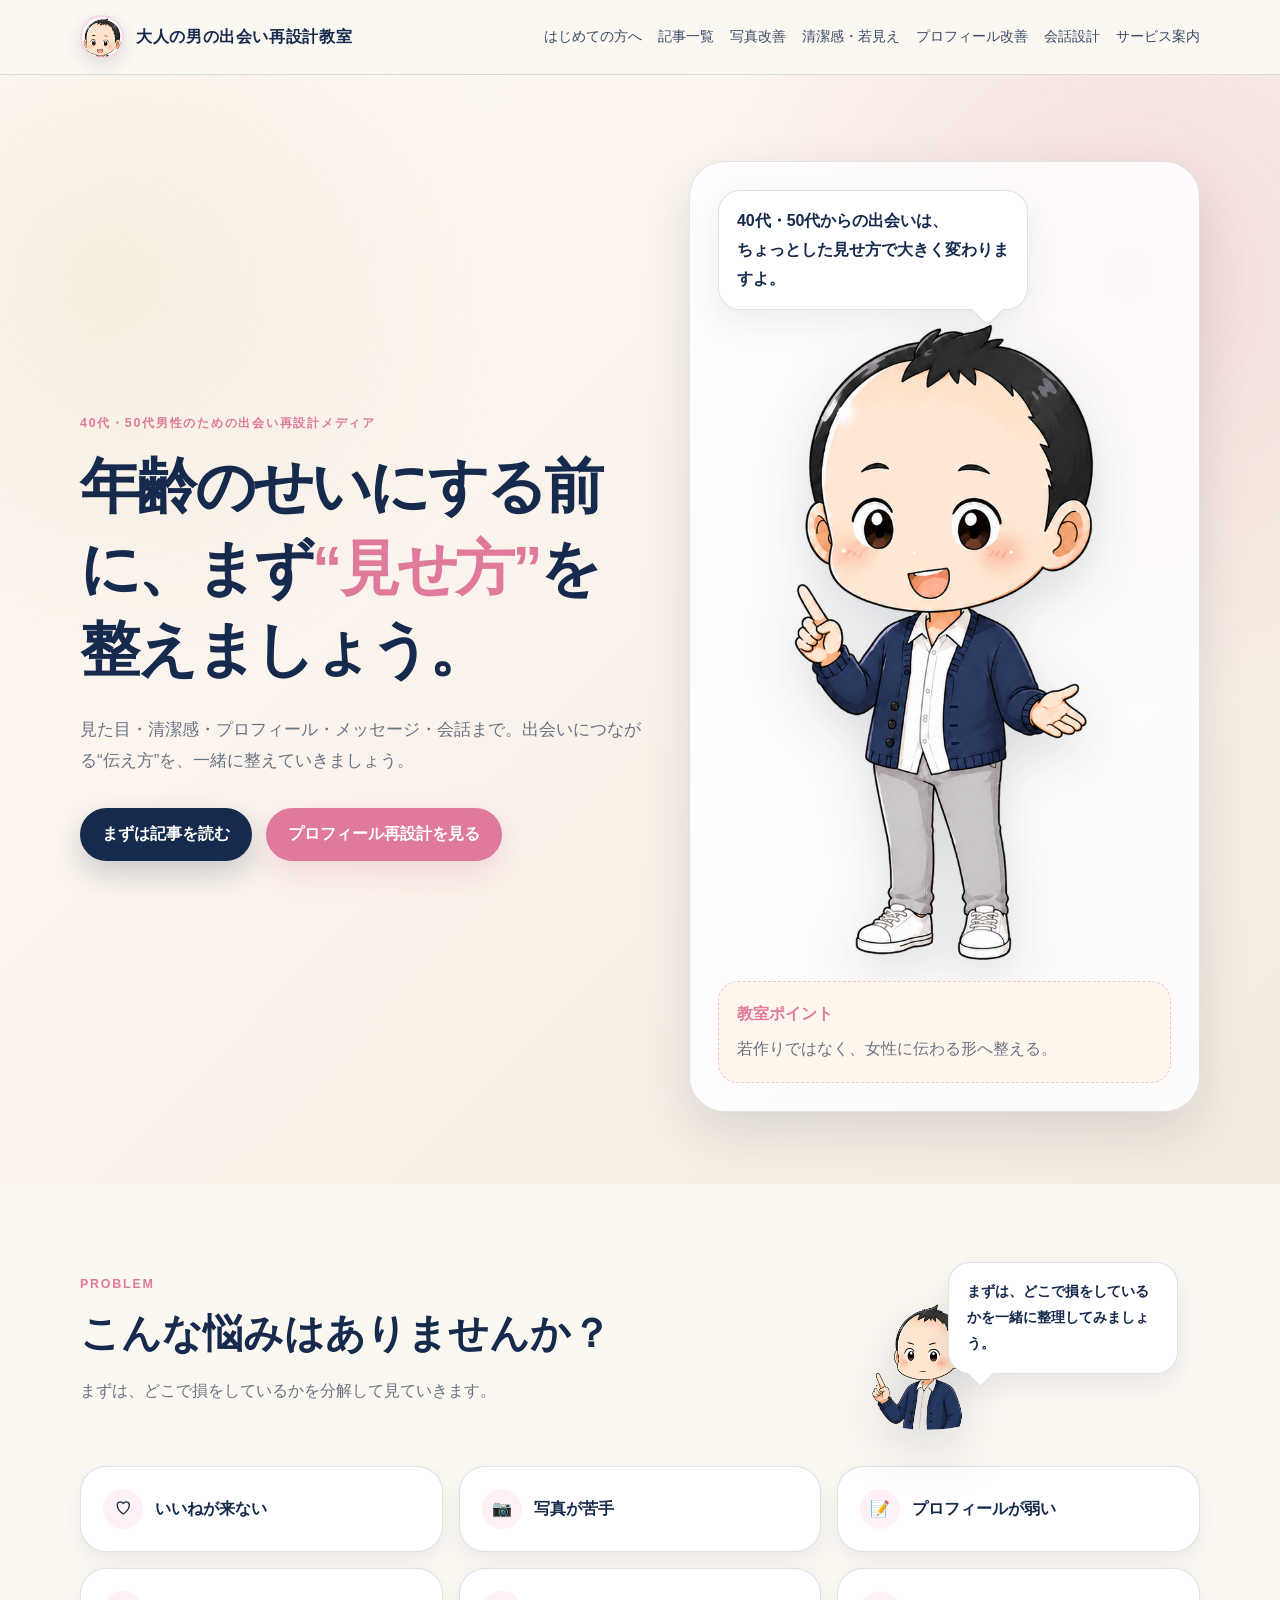
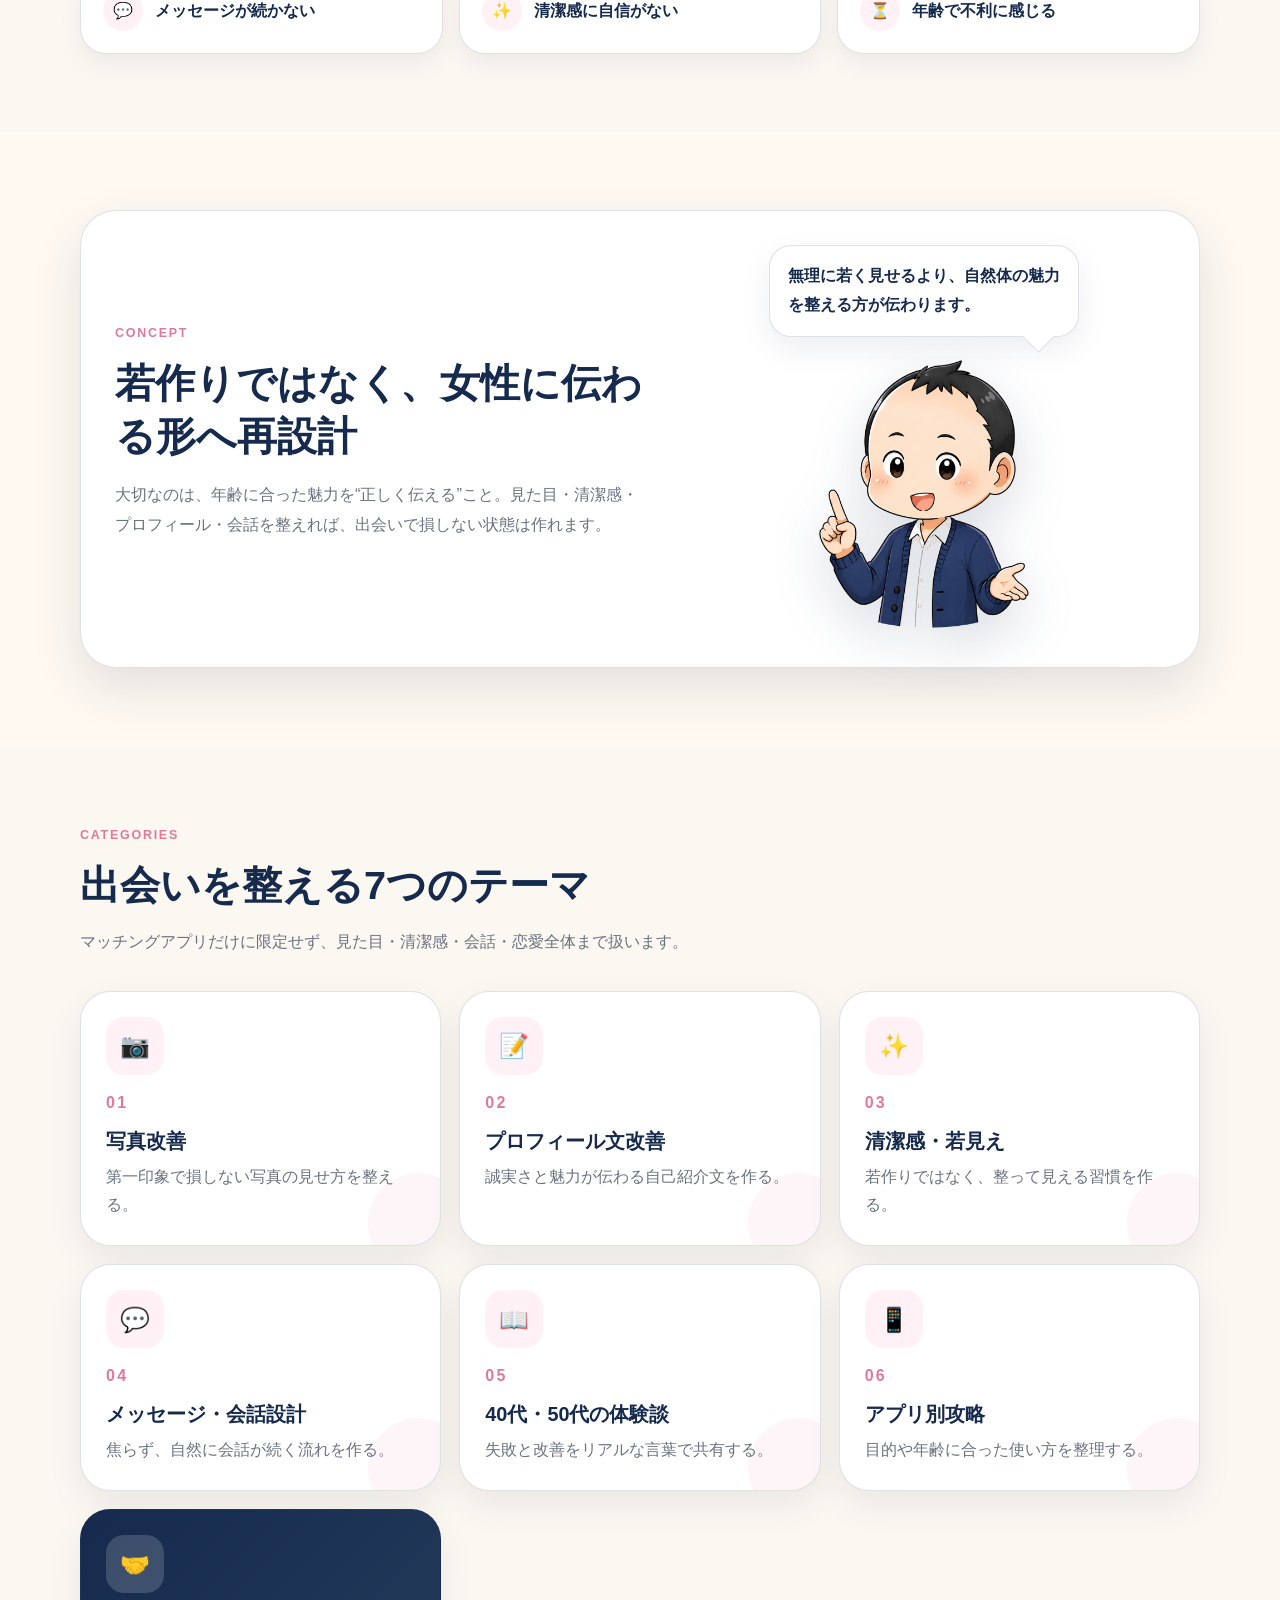
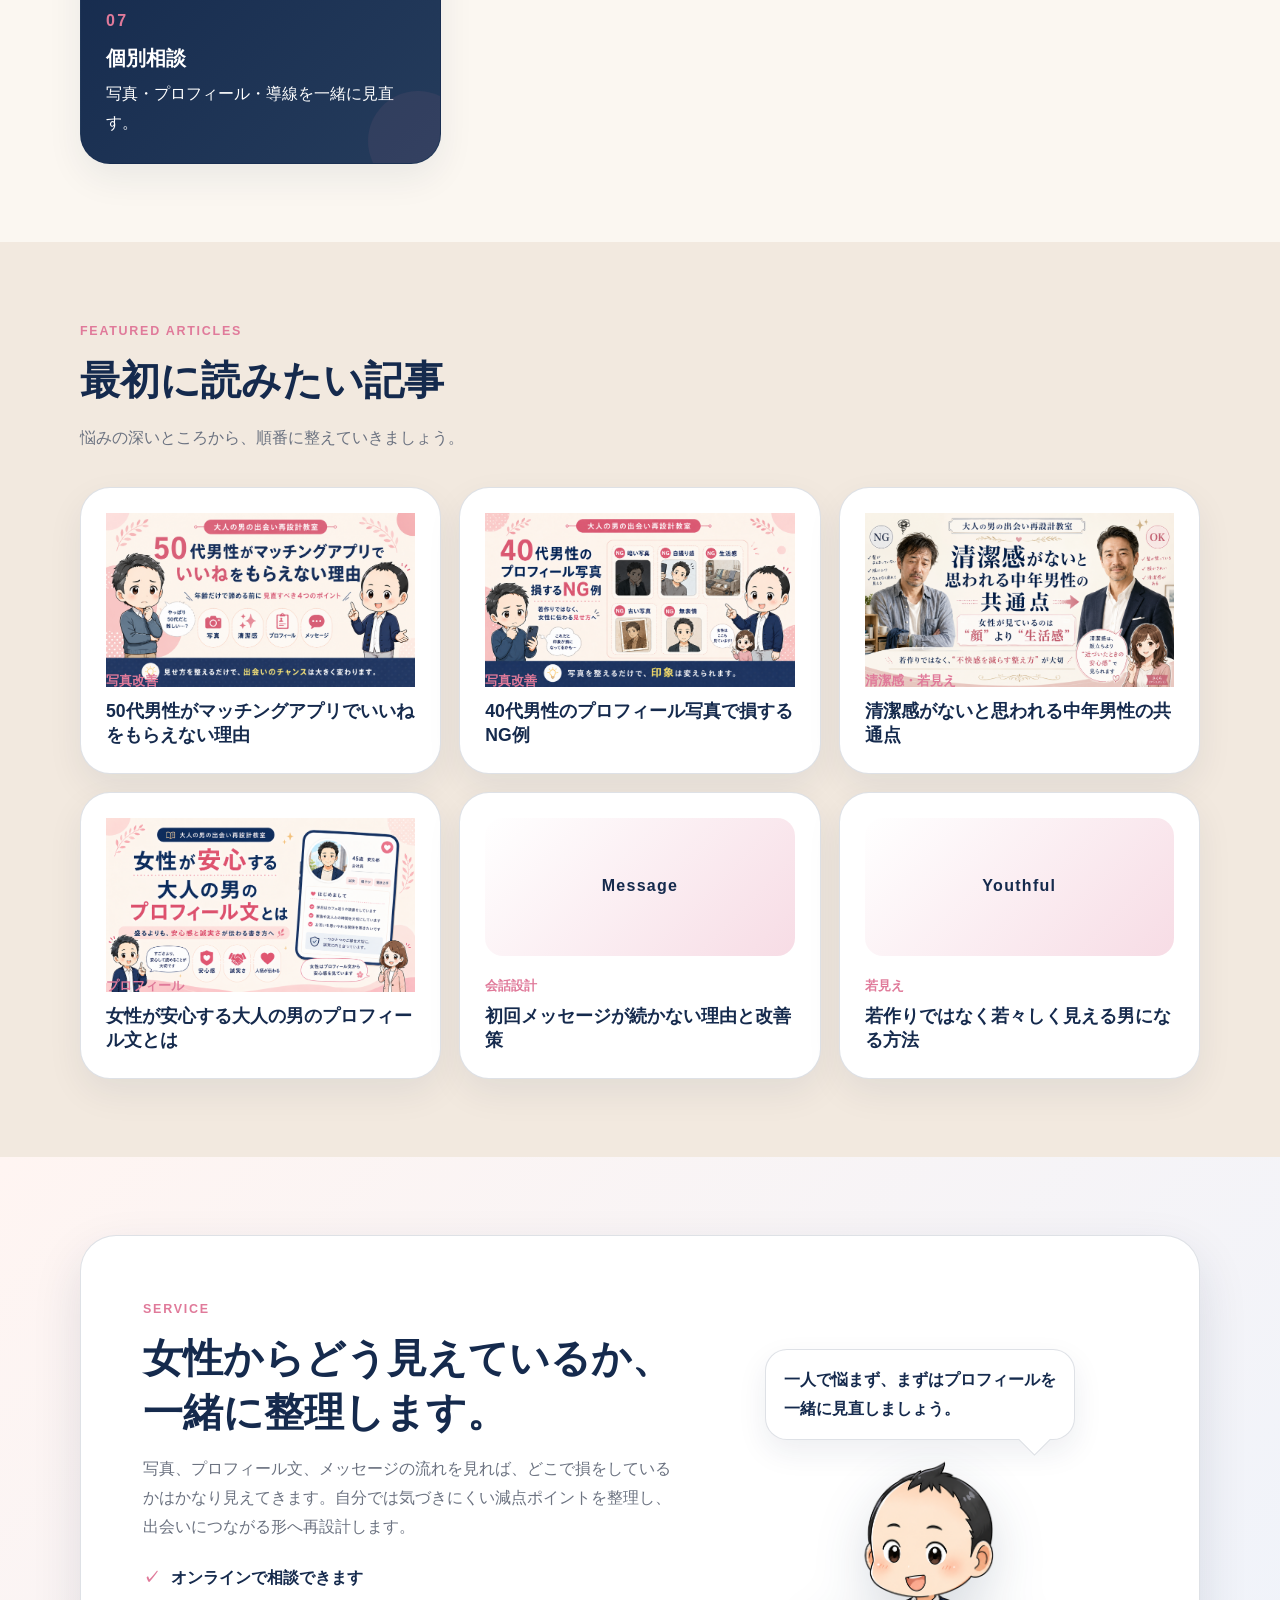
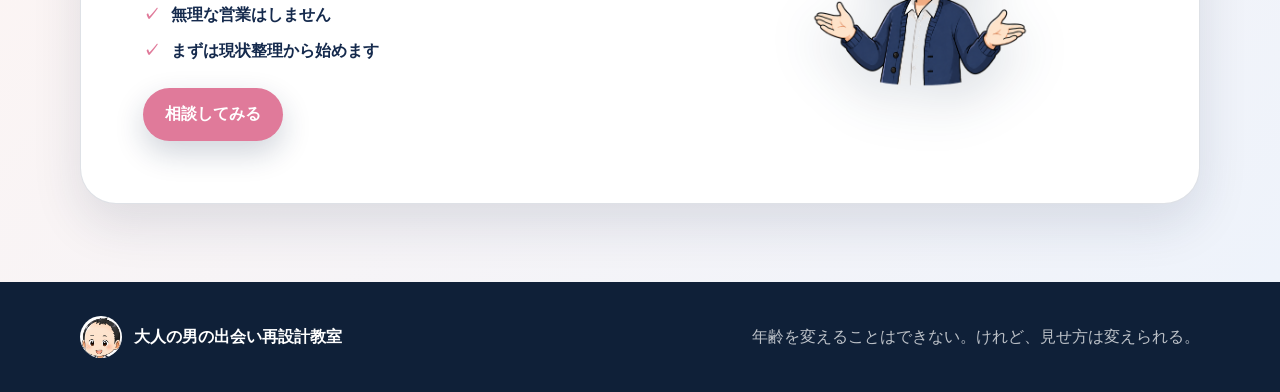
==== index.html @ 6a2aa9a8 "Fix cleanliness article card on homepage" ====
<!DOCTYPE html>
<html lang="ja">
<head>
  <meta charset="UTF-8" />
  <meta name="viewport" content="width=device-width, initial-scale=1.0" />
  <title>大人の男の出会い再設計教室</title>
  <meta name="description" content="40代・50代男性のために、見た目・清潔感・写真・プロフィール・メッセージ・会話を整え、出会いで損しない状態を作る実践メディアです。" />
  <link rel="stylesheet" href="styles.css" />
</head>
<body>
  <header class="site-header">
    <div class="container header-inner">
      <a class="site-logo" href="index.html" aria-label="大人の男の出会い再設計教室 ホーム">
        <img class="logo-character" src="assets/characters/teacher-new-icon.png" alt="案内役キャラクターのアイコン" />
        <span class="logo-text">大人の男の出会い再設計教室</span>
      </a>
      <button class="nav-toggle" aria-label="メニューを開く" aria-expanded="false">☰</button>
      <nav class="site-nav" aria-label="グローバルナビゲーション">
        <a href="#intro">はじめての方へ</a>
        <a href="articles.html">記事一覧</a>
        <a href="#photo">写真改善</a>
        <a href="#clean">清潔感・若見え</a>
        <a href="#profile">プロフィール改善</a>
        <a href="#conversation">会話設計</a>
        <a href="service.html">サービス案内</a>
      </nav>
    </div>
  </header>

  <main>
    <section class="hero">
      <div class="container hero-grid">
        <div class="hero-copy">
          <p class="eyebrow">40代・50代男性のための出会い再設計メディア</p>
          <h1>年齢のせいにする前に、まず<span>“見せ方”</span>を整えましょう。</h1>
          <p class="hero-lead">見た目・清潔感・プロフィール・メッセージ・会話まで。出会いにつながる“伝え方”を、一緒に整えていきましょう。</p>
          <div class="hero-actions">
            <a class="btn btn-primary" href="articles.html">まずは記事を読む</a>
            <a class="btn btn-secondary" href="service.html">プロフィール再設計を見る</a>
          </div>
        </div>
        <div class="guide-panel hero-guide" aria-label="案内役キャラクター">
          <div class="speech-bubble">40代・50代からの出会いは、<br />ちょっとした見せ方で大きく変わりますよ。</div>
          <img class="character-img hero-character" src="assets/characters/teacher-new-main.png" alt="笑顔で指差しする案内役キャラクター" />
          <div class="classroom-card">
            <span>教室ポイント</span>
            <p>若作りではなく、女性に伝わる形へ整える。</p>
          </div>
        </div>
      </div>
    </section>

    <section id="intro" class="section problems-section">
      <div class="container">
        <div class="section-heading with-mascot">
          <div>
            <p class="eyebrow">Problem</p>
            <h2>こんな悩みはありませんか？</h2>
            <p>まずは、どこで損をしているかを分解して見ていきます。</p>
          </div>
          <div class="mini-guide">
            <img class="character-img small-character" src="assets/characters/teacher-new-worry.png" alt="悩みながら考えている案内役キャラクター" />
            <div class="speech-bubble small">まずは、どこで損をしているかを一緒に整理してみましょう。</div>
          </div>
        </div>
        <div class="problem-grid">
          <div class="problem-card"><span>♡</span>いいねが来ない</div>
          <div class="problem-card"><span>📷</span>写真が苦手</div>
          <div class="problem-card"><span>📝</span>プロフィールが弱い</div>
          <div class="problem-card"><span>💬</span>メッセージが続かない</div>
          <div class="problem-card"><span>✨</span>清潔感に自信がない</div>
          <div class="problem-card"><span>⏳</span>年齢で不利に感じる</div>
        </div>
      </div>
    </section>

    <section class="section concept-section">
      <div class="container concept-box">
        <div class="concept-text">
          <p class="eyebrow">Concept</p>
          <h2>若作りではなく、女性に伝わる形へ再設計</h2>
          <p>大切なのは、年齢に合った魅力を“正しく伝える”こと。見た目・清潔感・プロフィール・会話を整えれば、出会いで損しない状態は作れます。</p>
        </div>
        <div class="concept-guide">
          <div class="speech-bubble">無理に若く見せるより、自然体の魅力を整える方が伝わります。</div>
          <img class="character-img medium-character" src="assets/characters/teacher-new-explain.png" alt="解説する案内役キャラクター" />
        </div>
      </div>
    </section>

    <section class="section categories-section">
      <div class="container">
        <div class="section-heading">
          <p class="eyebrow">Categories</p>
          <h2>出会いを整える7つのテーマ</h2>
          <p>マッチングアプリだけに限定せず、見た目・清潔感・会話・恋愛全体まで扱います。</p>
        </div>
        <div class="category-grid">
          <article id="photo" class="category-card"><div class="category-icon">📷</div><span>01</span><h3>写真改善</h3><p>第一印象で損しない写真の見せ方を整える。</p></article>
          <article id="profile" class="category-card"><div class="category-icon">📝</div><span>02</span><h3>プロフィール文改善</h3><p>誠実さと魅力が伝わる自己紹介文を作る。</p></article>
          <article id="clean" class="category-card"><div class="category-icon">✨</div><span>03</span><h3>清潔感・若見え</h3><p>若作りではなく、整って見える習慣を作る。</p></article>
          <article id="conversation" class="category-card"><div class="category-icon">💬</div><span>04</span><h3>メッセージ・会話設計</h3><p>焦らず、自然に会話が続く流れを作る。</p></article>
          <article class="category-card"><div class="category-icon">📖</div><span>05</span><h3>40代・50代の体験談</h3><p>失敗と改善をリアルな言葉で共有する。</p></article>
          <article class="category-card"><div class="category-icon">📱</div><span>06</span><h3>アプリ別攻略</h3><p>目的や年齢に合った使い方を整理する。</p></article>
          <article class="category-card featured"><div class="category-icon">🤝</div><span>07</span><h3>個別相談</h3><p>写真・プロフィール・導線を一緒に見直す。</p></article>
        </div>
      </div>
    </section>

    <section id="articles" class="section articles-section">
      <div class="container">
        <div class="section-heading">
          <p class="eyebrow">Featured Articles</p>
          <h2>最初に読みたい記事</h2>
          <p>悩みの深いところから、順番に整えていきましょう。</p>
        </div>
        <div class="article-grid">
          <a class="article-card" href="why-50s-men-get-no-likes.html"><div class="article-thumb"><img src="assets/eyecatches/why-50s-men-get-no-likes.png" alt="50代男性がマッチングアプリでいいねをもらえない理由のアイキャッチ画像" style="display:block; width:100%; height:100%; object-fit:cover;" /></div><p class="article-label">写真改善</p><h3>50代男性がマッチングアプリでいいねをもらえない理由</h3></a>
          <a class="article-card" href="profile-photo-ng-40s-men.html"><div class="article-thumb"><img src="assets/eyecatches/profile-photo-ng-40s-men.png" alt="40代男性のプロフィール写真で損するNG例のアイキャッチ画像" style="display:block; width:100%; height:100%; object-fit:cover;" /></div><p class="article-label">写真改善</p><h3>40代男性のプロフィール写真で損するNG例</h3></a>
          <a class="article-card" href="middle-aged-men-cleanliness-mistakes.html"><div class="article-thumb"><img src="assets/eyecatches/middle-aged-men-cleanliness-mistakes-eyecatch.png" alt="清潔感がないと思われる中年男性の共通点のアイキャッチ画像" style="display:block; width:100%; height:100%; object-fit:cover;" /></div><p class="article-label">清潔感・若見え</p><h3>清潔感がないと思われる中年男性の共通点</h3></a>
          <a class="article-card" href="profile-text-safe-adult-men.html"><div class="article-thumb"><img src="assets/eyecatches/profile-text-safe-adult-men.png" alt="女性が安心する大人の男のプロフィール文とはのアイキャッチ画像" style="display:block; width:100%; height:100%; object-fit:cover;" /></div><p class="article-label">プロフィール</p><h3>女性が安心する大人の男のプロフィール文とは</h3></a>
          <a class="article-card" href="article-template.html"><div class="article-thumb">Message</div><p class="article-label">会話設計</p><h3>初回メッセージが続かない理由と改善策</h3></a>
          <a class="article-card" href="article-template.html"><div class="article-thumb">Youthful</div><p class="article-label">若見え</p><h3>若作りではなく若々しく見える男になる方法</h3></a>
        </div>
      </div>
    </section>

    <section id="service" class="section service-section">
      <div class="container service-box">
        <div class="service-copy">
          <p class="eyebrow">Service</p>
          <h2>女性からどう見えているか、一緒に整理します。</h2>
          <p>写真、プロフィール文、メッセージの流れを見れば、どこで損をしているかはかなり見えてきます。自分では気づきにくい減点ポイントを整理し、出会いにつながる形へ再設計します。</p>
          <ul class="reassurance-list">
            <li>オンラインで相談できます</li>
            <li>無理な営業はしません</li>
            <li>まずは現状整理から始めます</li>
          </ul>
          <a class="btn btn-primary" href="service.html">相談してみる</a>
        </div>
        <div class="service-guide">
          <div class="speech-bubble">一人で悩まず、まずはプロフィールを一緒に見直しましょう。</div>
          <img class="character-img medium-character" src="assets/characters/teacher-new-cta.png" alt="安心感を与える案内役キャラクター" />
        </div>
      </div>
    </section>
  </main>

  <footer class="site-footer">
    <div class="container footer-inner">
      <div class="footer-brand">
        <img class="footer-character" src="assets/characters/teacher-new-icon.png" alt="案内役キャラクターの小さなアイコン" />
        <p class="footer-logo">大人の男の出会い再設計教室</p>
      </div>
      <p>年齢を変えることはできない。けれど、見せ方は変えられる。</p>
    </div>
  </footer>

  <script src="script.js"></script>
</body>
</html>
---- styles.css ----
:root {
  --navy: #152a4d;
  --navy-deep: #0f2038;
  --pink: #e07a9a;
  --pink-soft: #f8d9e2;
  --gold: #b99a5b;
  --greige: #e7ddd0;
  --cream: #fbf7f1;
  --white: #ffffff;
  --charcoal: #243044;
  --muted: #6b7280;
  --border: rgba(21, 42, 77, 0.14);
  --shadow: 0 20px 50px rgba(21, 42, 77, 0.12);
  --radius: 26px;
}

* { box-sizing: border-box; }
html { scroll-behavior: smooth; }
body {
  margin: 0;
  font-family: -apple-system, BlinkMacSystemFont, "Hiragino Sans", "Yu Gothic", "YuGothic", "Noto Sans JP", sans-serif;
  color: var(--charcoal);
  background: var(--cream);
  line-height: 1.8;
}
a { color: inherit; text-decoration: none; }
.container { width: min(1120px, calc(100% - 40px)); margin: 0 auto; }

.site-header {
  position: sticky;
  top: 0;
  z-index: 20;
  background: rgba(251, 247, 241, 0.94);
  backdrop-filter: blur(16px);
  border-bottom: 1px solid var(--border);
}
.header-inner { min-height: 74px; display: flex; align-items: center; justify-content: space-between; gap: 24px; }
.site-logo { display: inline-flex; align-items: center; gap: 12px; font-weight: 800; color: var(--navy); }
.logo-character { width: 44px; height: 44px; object-fit: cover; object-position: top center; border-radius: 50%; background: var(--white); border: 2px solid var(--pink-soft); box-shadow: 0 6px 18px rgba(21,42,77,0.12); }
.logo-text { letter-spacing: 0.04em; }
.site-nav { display: flex; align-items: center; gap: 16px; font-size: 0.88rem; color: var(--navy); }
.site-nav a { opacity: 0.84; }
.site-nav a:hover { opacity: 1; color: var(--pink); }
.nav-toggle { display: none; border: 1px solid var(--border); background: var(--white); border-radius: 12px; padding: 8px 10px; color: var(--navy); font-size: 1.2rem; }

.hero, .service-hero, .article-hero, .articles-index-hero {
  padding: 86px 0 72px;
  background:
    radial-gradient(circle at 88% 18%, rgba(224, 122, 154, 0.18), transparent 30%),
    radial-gradient(circle at 8% 18%, rgba(185, 154, 91, 0.12), transparent 28%),
    linear-gradient(135deg, #fffaf5 0%, #f3eadf 100%);
}
.hero-grid, .service-hero-grid, .article-hero-grid, .articles-index-grid { display: grid; grid-template-columns: 1.05fr 0.95fr; gap: 44px; align-items: center; }
.eyebrow { margin: 0 0 12px; color: var(--pink); font-weight: 900; letter-spacing: 0.14em; text-transform: uppercase; font-size: 0.78rem; }
h1, h2, h3 { color: var(--navy); line-height: 1.35; }
h1 { margin: 0; font-size: clamp(2.15rem, 4.7vw, 4.1rem); letter-spacing: -0.045em; }
h1 span { color: var(--pink); }
.hero-lead, .article-lead { margin: 24px 0 0; max-width: 680px; color: var(--muted); font-size: 1.08rem; }
.hero-actions { display: flex; flex-wrap: wrap; gap: 14px; margin-top: 32px; }
.btn { display: inline-flex; justify-content: center; align-items: center; min-height: 48px; padding: 12px 22px; border-radius: 999px; font-weight: 900; transition: transform 0.2s ease, box-shadow 0.2s ease; }
.btn:hover { transform: translateY(-2px); }
.btn-primary { background: var(--navy); color: var(--white); box-shadow: 0 12px 30px rgba(21, 42, 77, 0.2); }
.btn-secondary { background: var(--pink); color: var(--white); box-shadow: 0 12px 30px rgba(224, 122, 154, 0.22); }

.guide-panel, .service-hero-card, .article-hero-guide, .articles-index-guide {
  position: relative;
  min-height: 430px;
  padding: 28px;
  border-radius: calc(var(--radius) + 10px);
  background: rgba(255,255,255,0.84);
  border: 1px solid rgba(21,42,77,0.12);
  box-shadow: var(--shadow);
  overflow: hidden;
}
.hero-guide::before { display: none; }
.speech-bubble {
  position: relative;
  z-index: 3;
  display: inline-block;
  max-width: 310px;
  padding: 16px 18px;
  border-radius: 22px;
  background: var(--white);
  border: 1px solid var(--border);
  color: var(--navy);
  font-weight: 800;
  box-shadow: 0 12px 30px rgba(21,42,77,0.08);
}
.speech-bubble::after {
  content: "";
  position: absolute;
  right: 28px;
  bottom: -12px;
  width: 22px;
  height: 22px;
  background: var(--white);
  border-right: 1px solid var(--border);
  border-bottom: 1px solid var(--border);
  transform: rotate(45deg);
}
.speech-bubble.small { font-size: 0.9rem; max-width: 230px; }

.character-img { display: block; width: 100%; height: auto; object-fit: contain; filter: drop-shadow(0 18px 26px rgba(21,42,77,0.16)); }
.hero-character { max-width: 320px; margin: 4px auto 0; position: relative; z-index: 2; }
.service-main-character { max-width: 300px; margin: 10px auto 0; }
.article-guide-character { max-width: 260px; margin: 18px auto 0; }
.small-character { width: 112px; flex: 0 0 112px; }
.medium-character { max-width: 220px; }
.classroom-card { position: relative; z-index: 2; margin-top: 10px; padding: 18px; border-radius: 20px; background: #fff7ed; border: 1px dashed rgba(224,122,154,0.4); }
.classroom-card span { color: var(--pink); font-weight: 900; }
.classroom-card p { margin: 6px 0 0; color: var(--muted); }

.section { padding: 78px 0; }
.section-heading { max-width: 800px; margin-bottom: 34px; }
.section-heading.centered { margin-inline: auto; text-align: center; }
.section-heading.with-mascot { display: flex; align-items: center; justify-content: space-between; gap: 28px; max-width: 100%; }
.section-heading h2, .concept-box h2, .service-box h2, .final-cta-box h2 { margin: 0; font-size: clamp(1.75rem, 3.1vw, 2.8rem); }
.section-heading p:not(.eyebrow) { color: var(--muted); }
.mini-guide {
  position: relative;
  display: block;
  width: 330px;
  min-height: 170px;
  padding-top: 8px;
}
.mini-guide .small-character {
  position: absolute;
  left: 0;
  bottom: 0;
  width: 98px;
  height: auto;
  z-index: 2;
}
.mini-guide .speech-bubble.small {
  position: absolute;
  left: 78px;
  top: 0;
  margin: 0;
  max-width: 230px;
  z-index: 3;
}
.mini-guide .speech-bubble.small::after {
  left: 22px;
  right: auto;
  bottom: -10px;
  width: 18px;
  height: 18px;
  transform: rotate(45deg);
}

.problem-grid { display: grid; grid-template-columns: repeat(3, 1fr); gap: 16px; }
.problem-card { display: flex; align-items: center; gap: 12px; padding: 22px; border-radius: var(--radius); background: var(--white); border: 1px solid var(--border); color: var(--navy); font-weight: 800; box-shadow: 0 10px 24px rgba(21,42,77,0.06); }
.problem-card span { display: grid; place-items: center; width: 40px; height: 40px; border-radius: 50%; background: #fff1f5; flex: 0 0 40px; }

.concept-section, .review-section { background: #fff9f2; }
.concept-box { display: grid; grid-template-columns: 1.05fr 0.95fr; gap: 34px; align-items: center; padding: 34px; border-radius: calc(var(--radius) + 10px); background: var(--white); border: 1px solid var(--border); box-shadow: var(--shadow); }
.concept-text p:not(.eyebrow) { color: var(--muted); font-size: 1.03rem; }
.concept-guide { display: flex; align-items: center; justify-content: center; gap: 18px; flex-wrap: wrap; }
.review-list { display: grid; gap: 12px; }
.review-list div { padding: 16px 18px; border-radius: 18px; background: #fff7ed; border: 1px solid rgba(224,122,154,0.18); }
.review-list strong { display: block; color: var(--navy); }
.review-list span { color: var(--muted); }

.category-grid { display: grid; grid-template-columns: repeat(3, 1fr); gap: 18px; }
.category-card, .article-card, .flow-card { padding: 25px; background: var(--white); border: 1px solid var(--border); border-radius: calc(var(--radius) + 4px); box-shadow: 0 14px 36px rgba(21,42,77,0.07); }
.category-card { position: relative; overflow: hidden; }
.category-card::after { content: ""; position: absolute; right: -28px; bottom: -28px; width: 100px; height: 100px; border-radius: 50%; background: rgba(224,122,154,0.08); }
.category-icon { display: grid; place-items: center; width: 58px; height: 58px; border-radius: 18px; background: #fff1f5; font-size: 1.5rem; margin-bottom: 14px; }
.category-card span { display: inline-block; color: var(--pink); font-weight: 900; letter-spacing: 0.14em; }
.category-card h3 { margin: 10px 0 8px; font-size: 1.24rem; }
.category-card p { color: var(--muted); margin: 0; }
.category-card.featured { background: linear-gradient(135deg, var(--navy), #253c5c); color: var(--white); }
.category-card.featured h3, .category-card.featured p { color: var(--white); }
.category-card.featured .category-icon { background: rgba(255,255,255,0.16); }

.articles-section, .flow-section { background: #f2e9df; }
.article-grid, .flow-grid { display: grid; grid-template-columns: repeat(3, 1fr); gap: 18px; }
.article-thumb { height: 138px; display: grid; place-items: center; border-radius: 18px; background: linear-gradient(135deg, #fff, #f7dce5); color: var(--navy); font-weight: 900; letter-spacing: 0.08em; }
.article-label { margin: 18px 0 8px; color: var(--pink); font-size: 0.82rem; font-weight: 900; }
.article-card h3 { margin: 0; font-size: 1.1rem; }
.flow-card span { display: grid; place-items: center; width: 42px; height: 42px; border-radius: 50%; background: var(--navy); color: var(--white); font-weight: 900; margin-bottom: 14px; }
.flow-card h3 { margin: 0 0 8px; }
.flow-card p { margin: 0; color: var(--muted); }

.service-section, .reassurance-section { background: linear-gradient(135deg, #fff5f2, #eef3fb); }
.service-box { display: grid; grid-template-columns: 1.1fr 0.9fr; gap: 30px; align-items: center; padding: clamp(30px, 6vw, 62px); border-radius: calc(var(--radius) + 10px); background: var(--white); border: 1px solid var(--border); box-shadow: var(--shadow); }
.service-copy p:not(.eyebrow) { color: var(--muted); }
.reassurance-list { display: grid; gap: 8px; padding: 0; margin: 22px 0; list-style: none; }
.reassurance-list li { position: relative; padding-left: 28px; color: var(--navy); font-weight: 800; }
.reassurance-list li::before { content: "✓"; position: absolute; left: 0; color: var(--pink); }
.service-guide { display: flex; align-items: center; justify-content: center; gap: 18px; flex-wrap: wrap; }
.service-box .btn { background: var(--pink); color: var(--white); }

.final-cta-section { background: var(--cream); }
.final-cta-box { text-align: center; padding: clamp(32px, 6vw, 64px); border-radius: calc(var(--radius) + 10px); background: var(--white); border: 1px solid var(--border); box-shadow: var(--shadow); }
.final-cta-box p:not(.eyebrow) { color: var(--muted); max-width: 720px; margin: 18px auto 26px; }
.cta-note { font-size: 0.85rem; color: var(--muted); margin-top: 16px !important; }

.article-category-label { display: inline-flex; padding: 6px 14px; border-radius: 999px; background: var(--pink); color: var(--white); font-weight: 900; font-size: 0.82rem; margin: 0 0 16px; }
.article-meta { display: flex; flex-wrap: wrap; gap: 12px; margin-top: 24px; color: var(--muted); font-size: 0.9rem; }
.article-meta span { padding: 6px 12px; border-radius: 999px; background: rgba(255,255,255,0.72); border: 1px solid var(--border); }
.article-layout { display: grid; grid-template-columns: minmax(0, 1fr) 300px; gap: 34px; align-items: start; padding: 72px 0; }
.article-main { display: grid; gap: 28px; }
.article-block, .article-callout, .article-service-cta, .sidebar-card { background: var(--white); border: 1px solid var(--border); border-radius: calc(var(--radius) + 2px); box-shadow: 0 14px 36px rgba(21,42,77,0.07); }
.article-block { padding: clamp(24px, 4vw, 42px); }
.article-block h2 { margin-top: 0; font-size: clamp(1.45rem, 2.3vw, 2rem); }
.article-block p { color: var(--charcoal); }
.article-check-list { display: grid; gap: 10px; padding: 0; list-style: none; }
.article-check-list li { position: relative; padding-left: 30px; font-weight: 800; color: var(--navy); }
.article-check-list li::before { content: "✓"; position: absolute; left: 0; color: var(--pink); }
.article-callout { display: grid; grid-template-columns: 86px 1fr; gap: 18px; align-items: center; padding: 20px; background: #fff7ed; }
.callout-character { max-width: 86px; filter: none; }
.article-callout strong { color: var(--pink); }
.article-callout p { margin: 4px 0 0; color: var(--muted); }
.article-step-list { display: grid; gap: 12px; padding: 0; list-style: none; }
.article-step-list li { display: grid; gap: 4px; padding: 18px; border-radius: 18px; background: #fff7ed; border: 1px solid rgba(224,122,154,0.18); }
.article-step-list strong { color: var(--navy); }
.article-step-list span { color: var(--muted); }
.article-service-cta { display: grid; grid-template-columns: 1fr 190px; gap: 24px; align-items: center; padding: clamp(26px, 4vw, 42px); background: linear-gradient(135deg, #fff5f2, #eef3fb); }
.article-service-cta h2 { margin: 0; }
.article-service-cta p:not(.eyebrow) { color: var(--muted); }
.cta-character { max-width: 180px; }
.article-sidebar { position: sticky; top: 96px; display: grid; gap: 18px; }
.sidebar-card { padding: 22px; }
.sidebar-character { max-width: 120px; margin: 10px auto; filter: none; }
.sidebar-card p { color: var(--muted); }
.sidebar-link-list { list-style: none; padding: 0; margin: 0; display: grid; gap: 8px; }
.sidebar-link-list a { display: block; padding: 10px 12px; border-radius: 12px; background: #fff7ed; color: var(--navy); font-weight: 800; }

.article-filter-list { display: flex; flex-wrap: wrap; gap: 12px; }
.article-filter-list a { display: inline-flex; align-items: center; min-height: 44px; padding: 10px 16px; border-radius: 999px; background: var(--white); border: 1px solid var(--border); color: var(--navy); font-weight: 900; box-shadow: 0 10px 24px rgba(21,42,77,0.05); }
.articles-list-section { background: #f2e9df; }
.articles-list-grid { display: grid; grid-template-columns: repeat(3, 1fr); gap: 18px; }
.article-list-card { background: var(--white); border: 1px solid var(--border); border-radius: calc(var(--radius) + 4px); box-shadow: 0 14px 36px rgba(21,42,77,0.07); overflow: hidden; }
.article-list-card a { display: grid; height: 100%; }
.article-list-thumb { min-height: 170px; display: grid; place-items: center; background: linear-gradient(135deg, #fff, #f7dce5); }
.simple-thumb { color: var(--navy); font-weight: 900; letter-spacing: 0.08em; font-size: 1.1rem; }
.article-card-character { max-width: 135px; filter: none; }
.article-list-body { padding: 24px; }
.article-list-body h3 { margin: 0 0 10px; font-size: 1.2rem; }
.article-list-body p:not(.article-label) { color: var(--muted); margin: 0 0 16px; }
.article-list-body span { color: var(--pink); font-weight: 900; }
.featured-article-card { grid-column: span 1; }
.article-index-cta-section { background: var(--cream); }

.site-footer { padding: 34px 0; background: var(--navy-deep); color: rgba(255,255,255,0.72); }
.footer-inner { display: flex; justify-content: space-between; gap: 20px; align-items: center; }
.footer-brand { display: flex; align-items: center; gap: 12px; }
.footer-character { width: 42px; height: 42px; object-fit: cover; object-position: top center; border-radius: 50%; background: var(--white); }
.footer-logo { color: var(--white); font-weight: 900; margin: 0; }
.footer-inner p { margin: 0; }

@media (max-width: 900px) {
  .nav-toggle { display: inline-flex; }
  .site-nav { position: absolute; top: 74px; left: 20px; right: 20px; display: none; flex-direction: column; align-items: flex-start; padding: 18px; border-radius: 18px; background: var(--white); box-shadow: var(--shadow); }
  .site-nav.is-open { display: flex; }
  .hero-grid, .service-hero-grid, .article-hero-grid, .articles-index-grid, .concept-box, .service-box, .article-layout { grid-template-columns: 1fr; }
  .article-sidebar { position: static; }
  .section-heading.with-mascot { flex-direction: column; align-items: flex-start; }
  .problem-grid, .category-grid, .article-grid, .flow-grid, .articles-list-grid { grid-template-columns: repeat(2, 1fr); }
}

@media (max-width: 640px) {
  .container { width: min(100% - 28px, 1120px); }
  .hero, .service-hero, .article-hero, .articles-index-hero { padding: 58px 0; }
  .section { padding: 56px 0; }
  .hero-actions { flex-direction: column; }
  .btn { width: 100%; }
  .problem-grid, .category-grid, .article-grid, .flow-grid, .articles-list-grid { grid-template-columns: 1fr; }
  .mini-guide {
    width: 100%;
    min-height: 160px;
  }
  .mini-guide .small-character {
    width: 88px;
  }
  .mini-guide .speech-bubble.small {
    left: 74px;
    max-width: calc(100% - 82px);
  }
  .concept-guide, .service-guide { align-items: flex-start; }
  .medium-character { max-width: 180px; }
  .service-main-character, .article-guide-character { max-width: 220px; }
  .article-layout { padding: 42px 0; }
  .article-callout { grid-template-columns: 64px 1fr; }
  .callout-character { max-width: 64px; }
  .article-service-cta { grid-template-columns: 1fr; text-align: left; }
  .cta-character { max-width: 140px; margin: 0 auto; }
  .article-filter-list { display: grid; grid-template-columns: 1fr; }
  .article-filter-list a { justify-content: center; }
  .footer-inner { flex-direction: column; align-items: flex-start; }
}

@media (max-width: 640px) {
  .article-page .article-hero {
    padding-top: 24px;
    padding-bottom: 30px;
  }

  .article-page .article-hero::before {
    content: "";
    display: block;
    width: min(100% - 28px, 1120px);
    max-width: 100%;
    aspect-ratio: 16 / 9;
    margin: 0 auto 22px;
    border-radius: 22px;
    background-image: url("assets/eyecatches/why-50s-men-get-no-likes.png");
    background-size: cover;
    background-position: center;
    background-repeat: no-repeat;
    box-shadow: 0 12px 28px rgba(21,42,77,0.10);
  }

  .article-page .article-hero-guide {
    display: none;
  }

  .article-page .article-main > figure.article-block:first-child {
    display: none;
  }

  .article-page .article-layout {
    padding-top: 26px;
  }
}
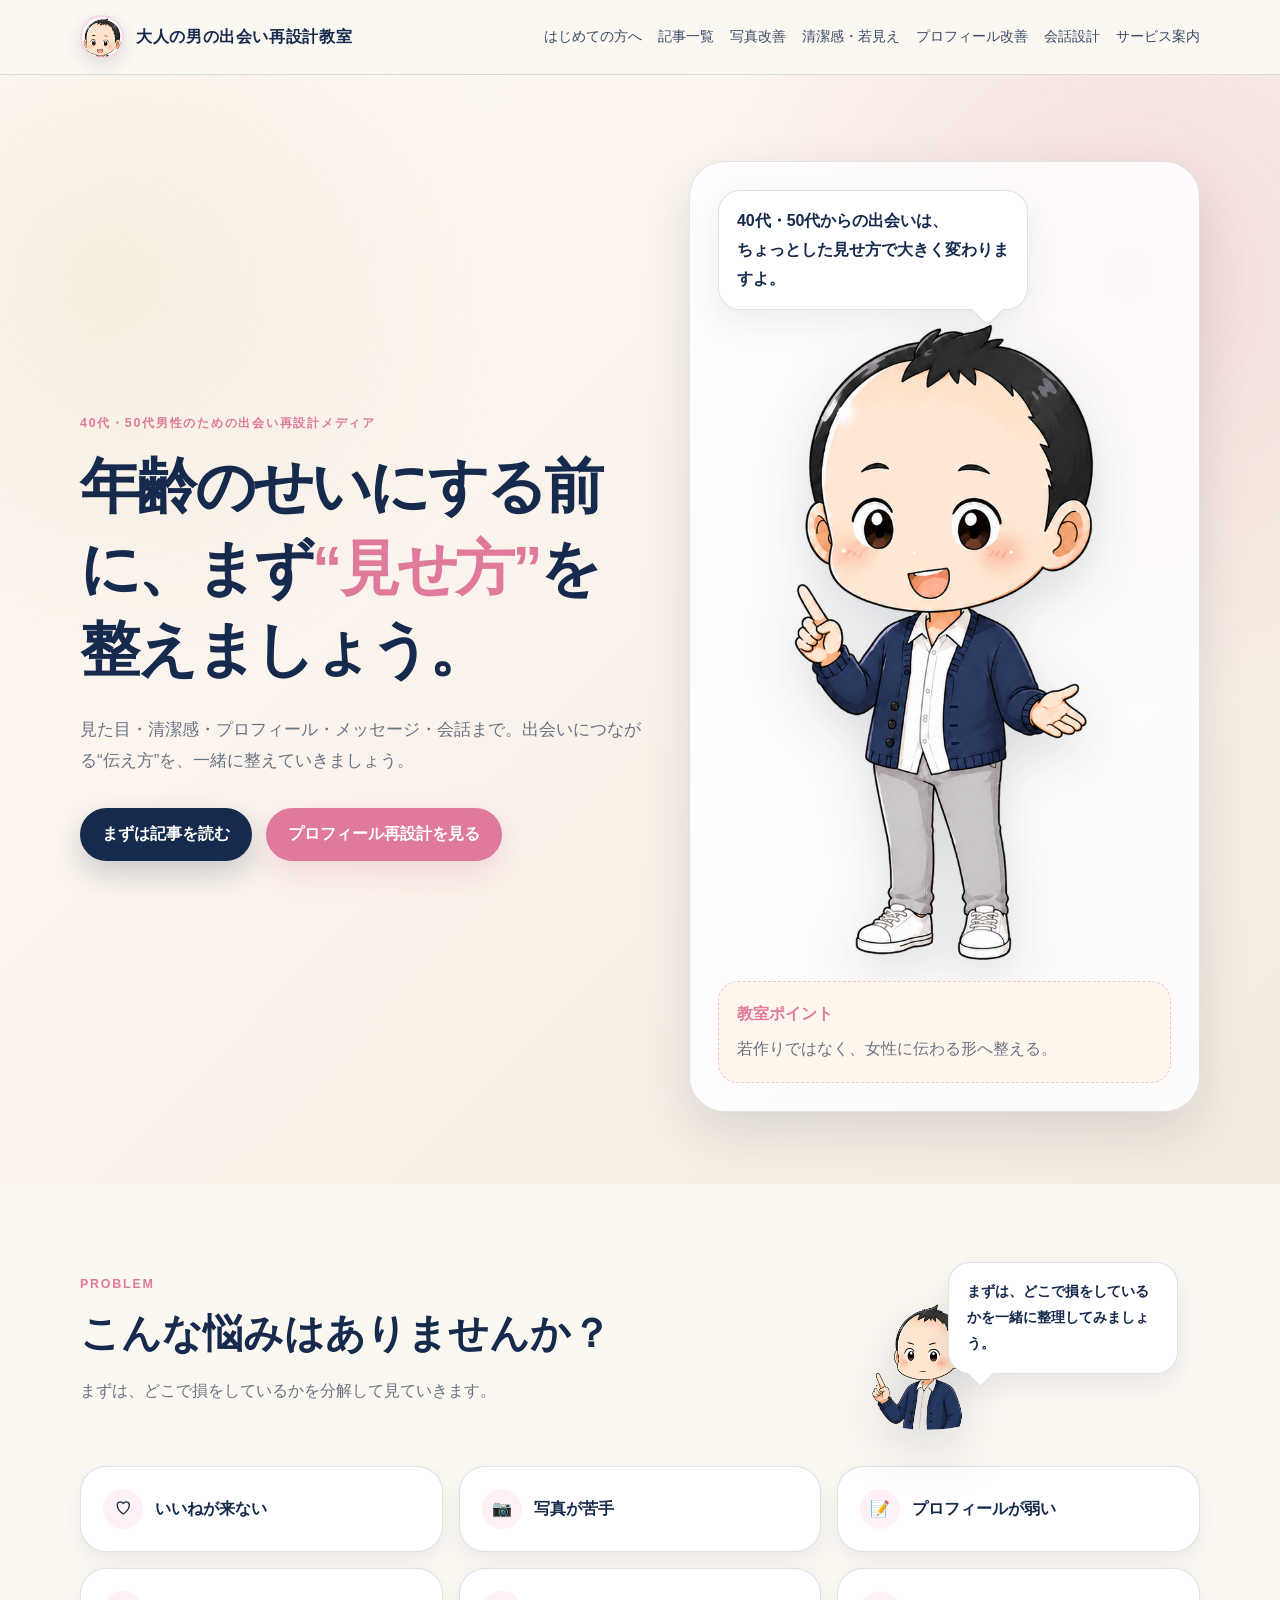
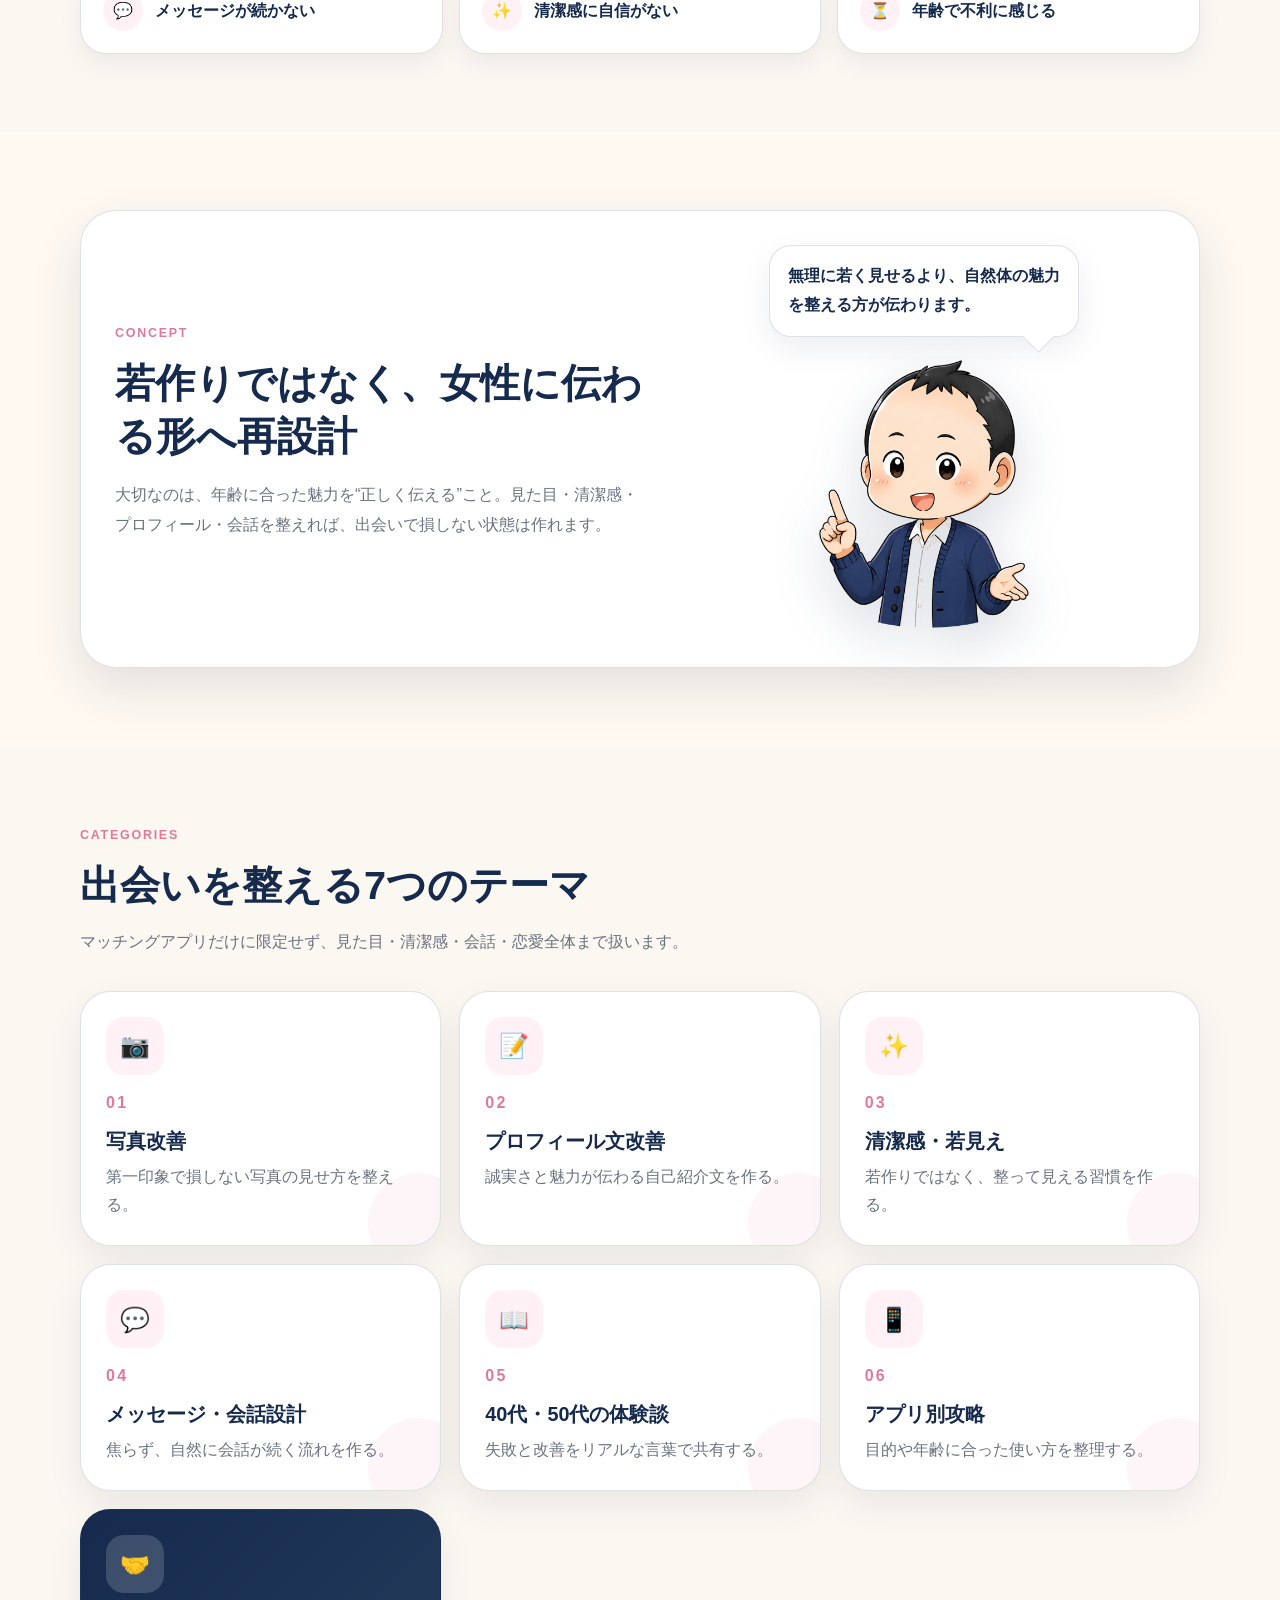
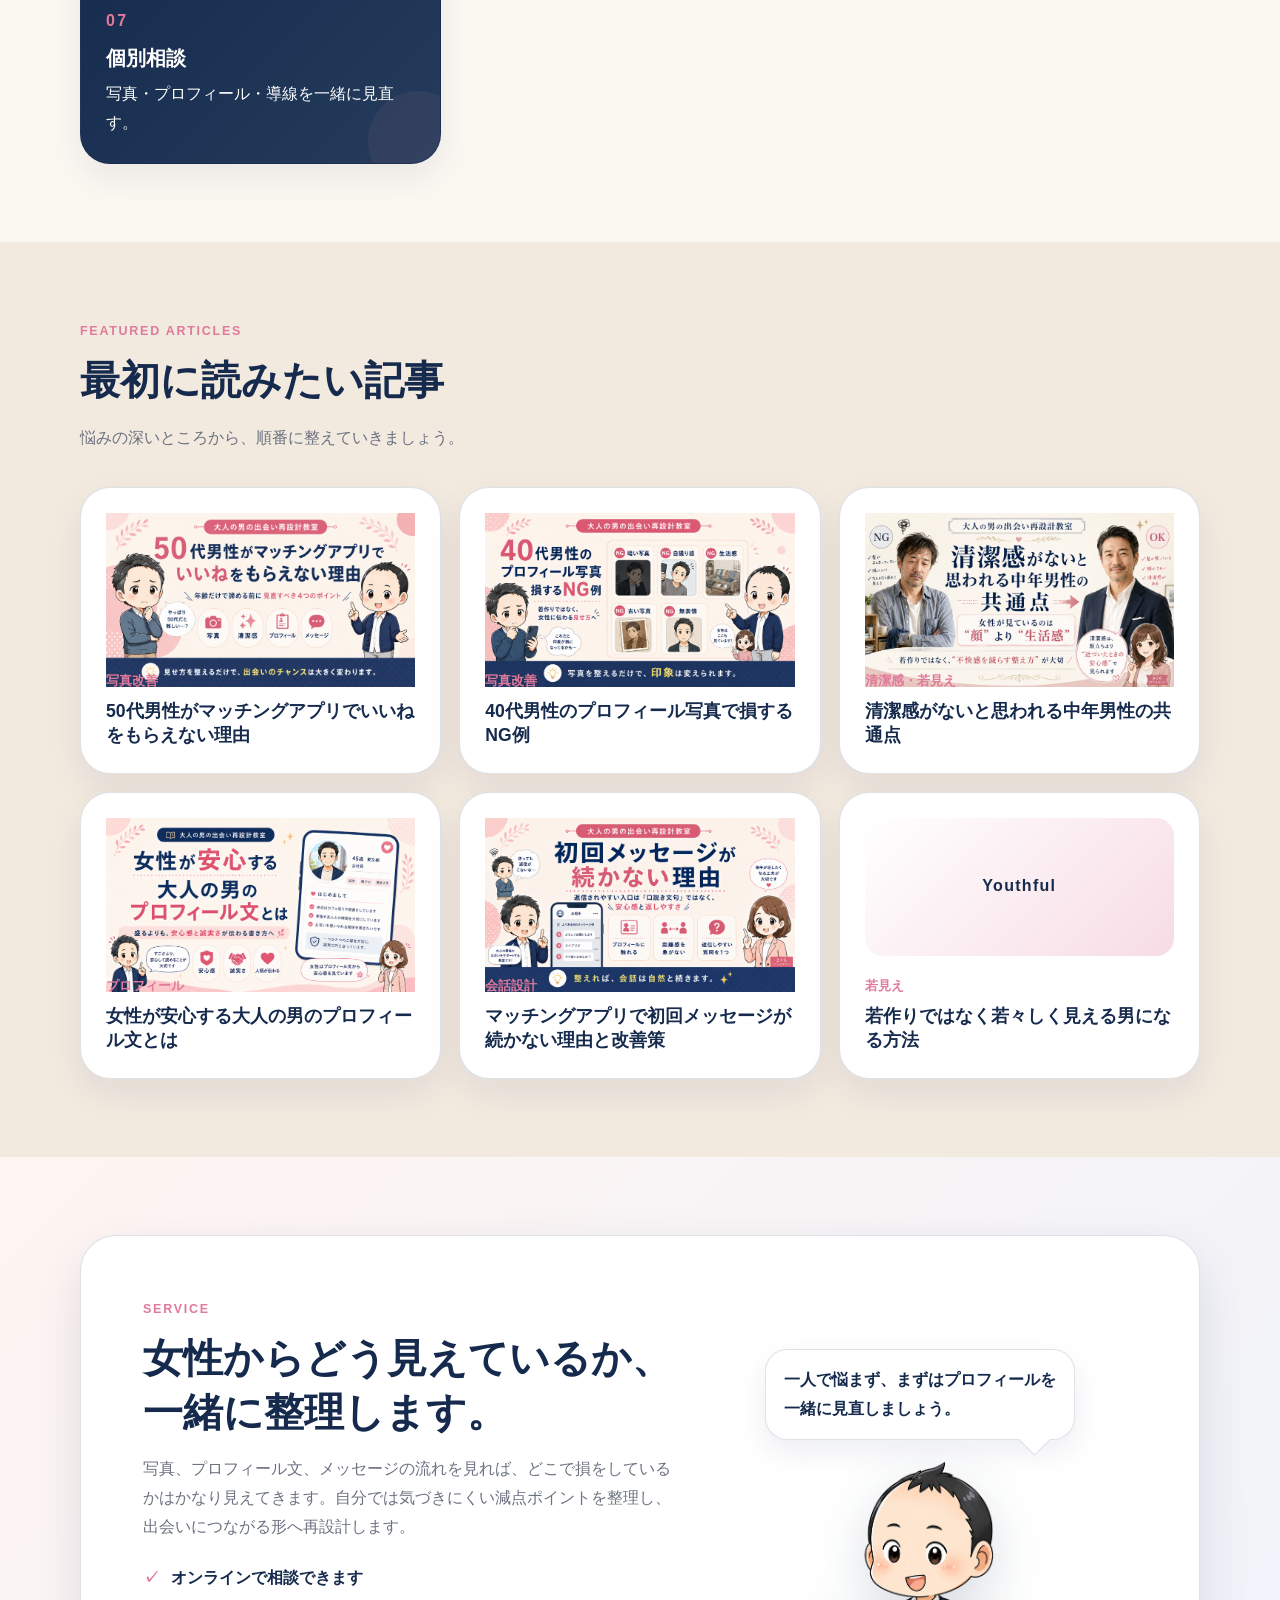
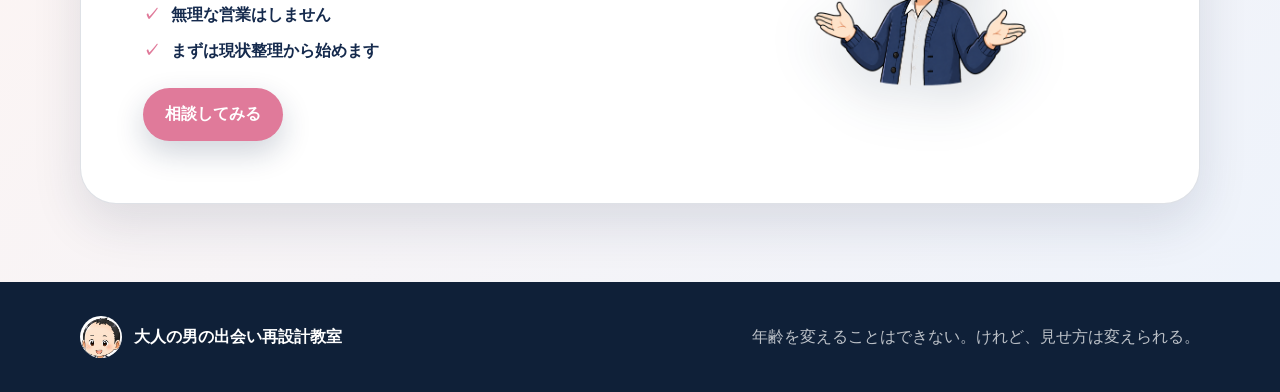
==== commit 8777bc50: "Add first message article to top page" ====
--- a/index.html
+++ b/index.html
@@ -119,7 +119,7 @@
           <a class="article-card" href="profile-photo-ng-40s-men.html"><div class="article-thumb"><img src="assets/eyecatches/profile-photo-ng-40s-men.png" alt="40代男性のプロフィール写真で損するNG例のアイキャッチ画像" style="display:block; width:100%; height:100%; object-fit:cover;" /></div><p class="article-label">写真改善</p><h3>40代男性のプロフィール写真で損するNG例</h3></a>
           <a class="article-card" href="middle-aged-men-cleanliness-mistakes.html"><div class="article-thumb"><img src="assets/eyecatches/middle-aged-men-cleanliness-mistakes-eyecatch.png" alt="清潔感がないと思われる中年男性の共通点のアイキャッチ画像" style="display:block; width:100%; height:100%; object-fit:cover;" /></div><p class="article-label">清潔感・若見え</p><h3>清潔感がないと思われる中年男性の共通点</h3></a>
           <a class="article-card" href="profile-text-safe-adult-men.html"><div class="article-thumb"><img src="assets/eyecatches/profile-text-safe-adult-men.png" alt="女性が安心する大人の男のプロフィール文とはのアイキャッチ画像" style="display:block; width:100%; height:100%; object-fit:cover;" /></div><p class="article-label">プロフィール</p><h3>女性が安心する大人の男のプロフィール文とは</h3></a>
-          <a class="article-card" href="article-template.html"><div class="article-thumb">Message</div><p class="article-label">会話設計</p><h3>初回メッセージが続かない理由と改善策</h3></a>
+          <a class="article-card" href="first-message-not-continue.html"><div class="article-thumb"><img src="assets/eyecatches/first-message-not-continue.png" alt="マッチングアプリで初回メッセージが続かない理由と改善策のアイキャッチ画像" style="display:block; width:100%; height:100%; object-fit:cover;" /></div><p class="article-label">会話設計</p><h3>マッチングアプリで初回メッセージが続かない理由と改善策</h3></a>
           <a class="article-card" href="article-template.html"><div class="article-thumb">Youthful</div><p class="article-label">若見え</p><h3>若作りではなく若々しく見える男になる方法</h3></a>
         </div>
       </div>
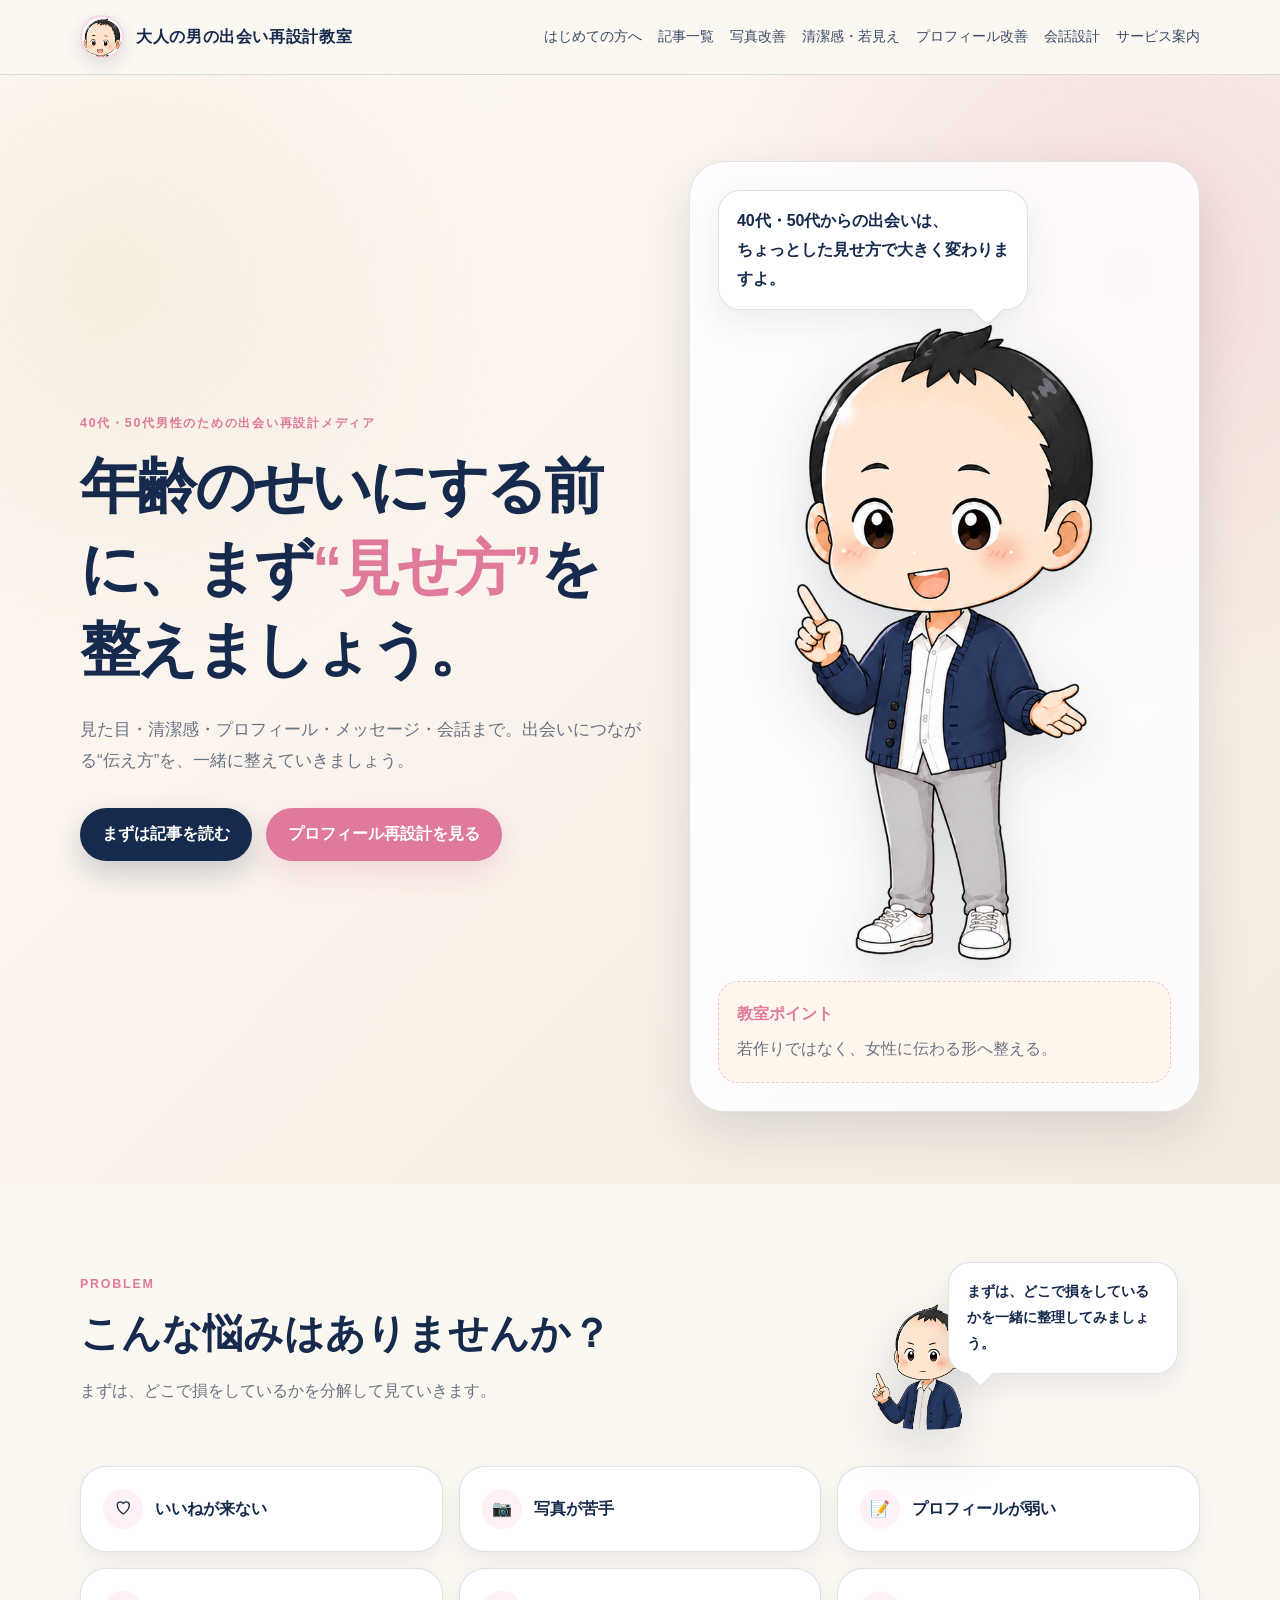
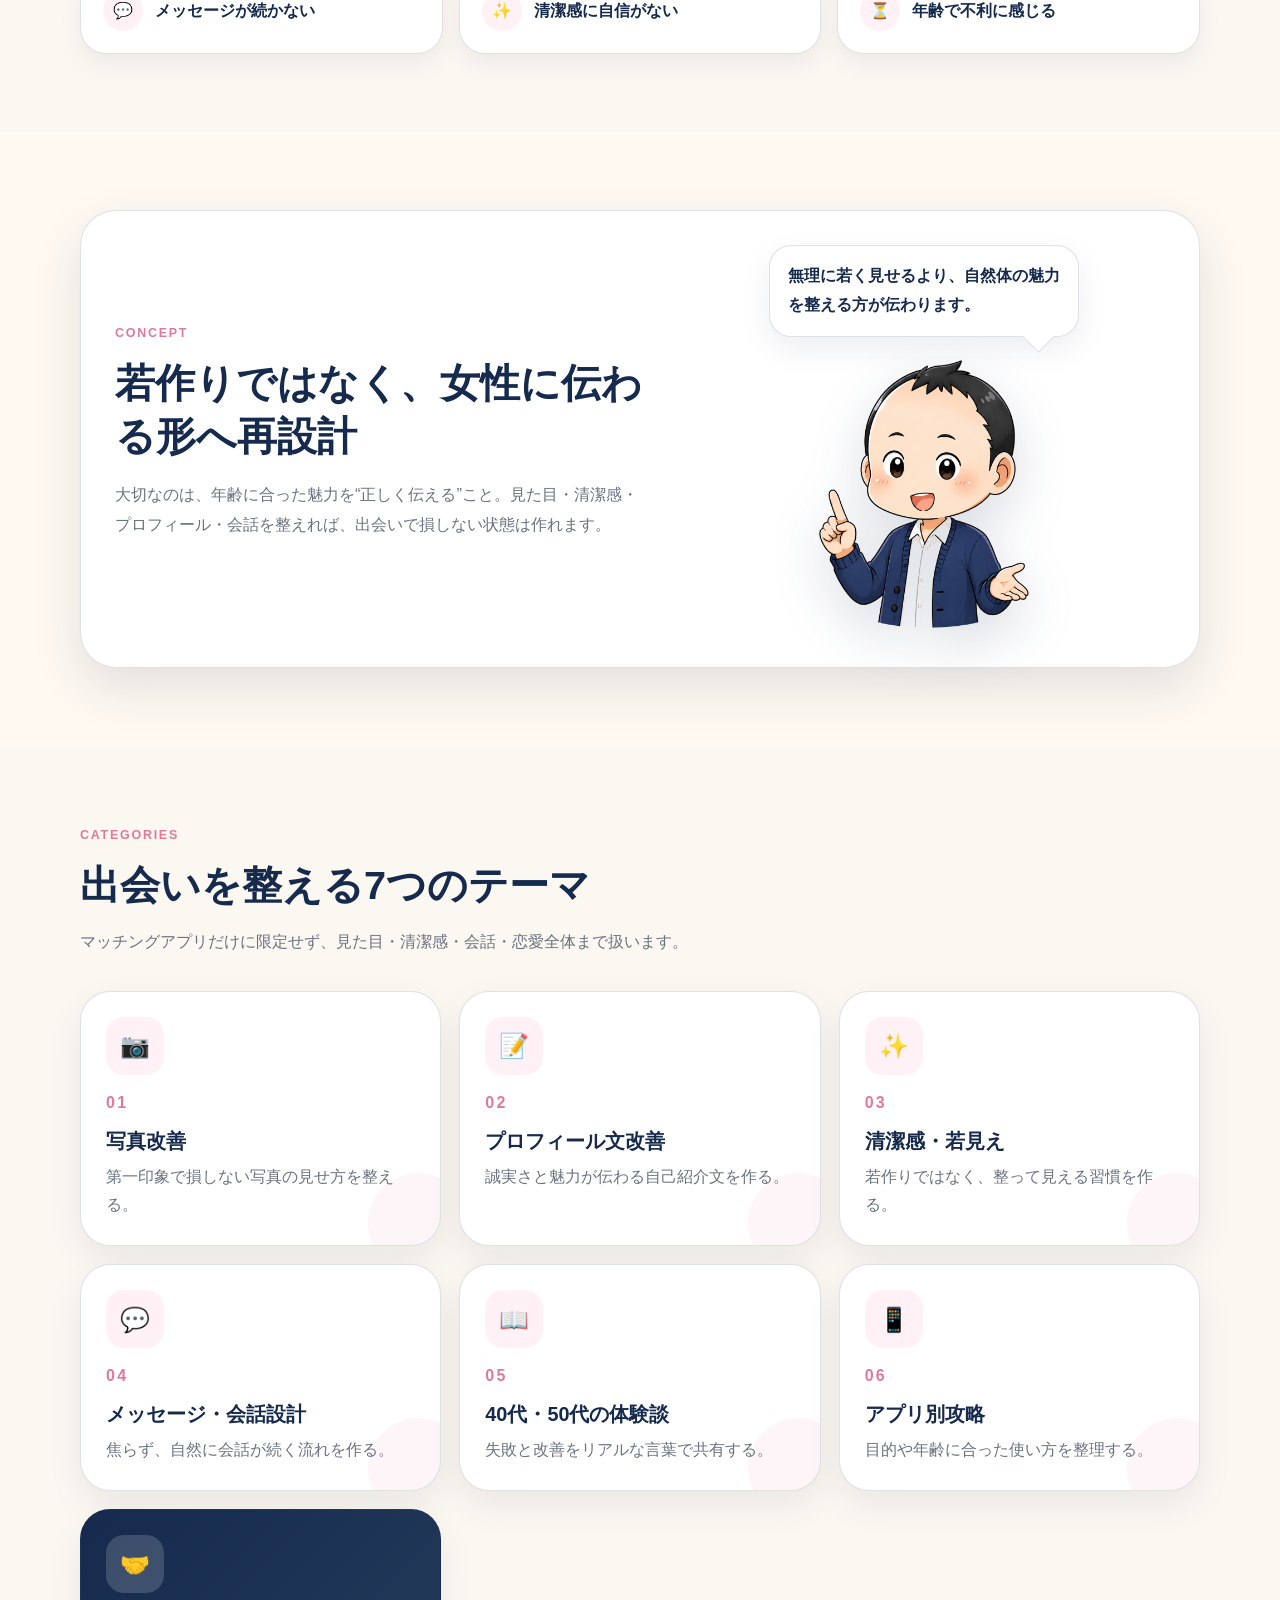
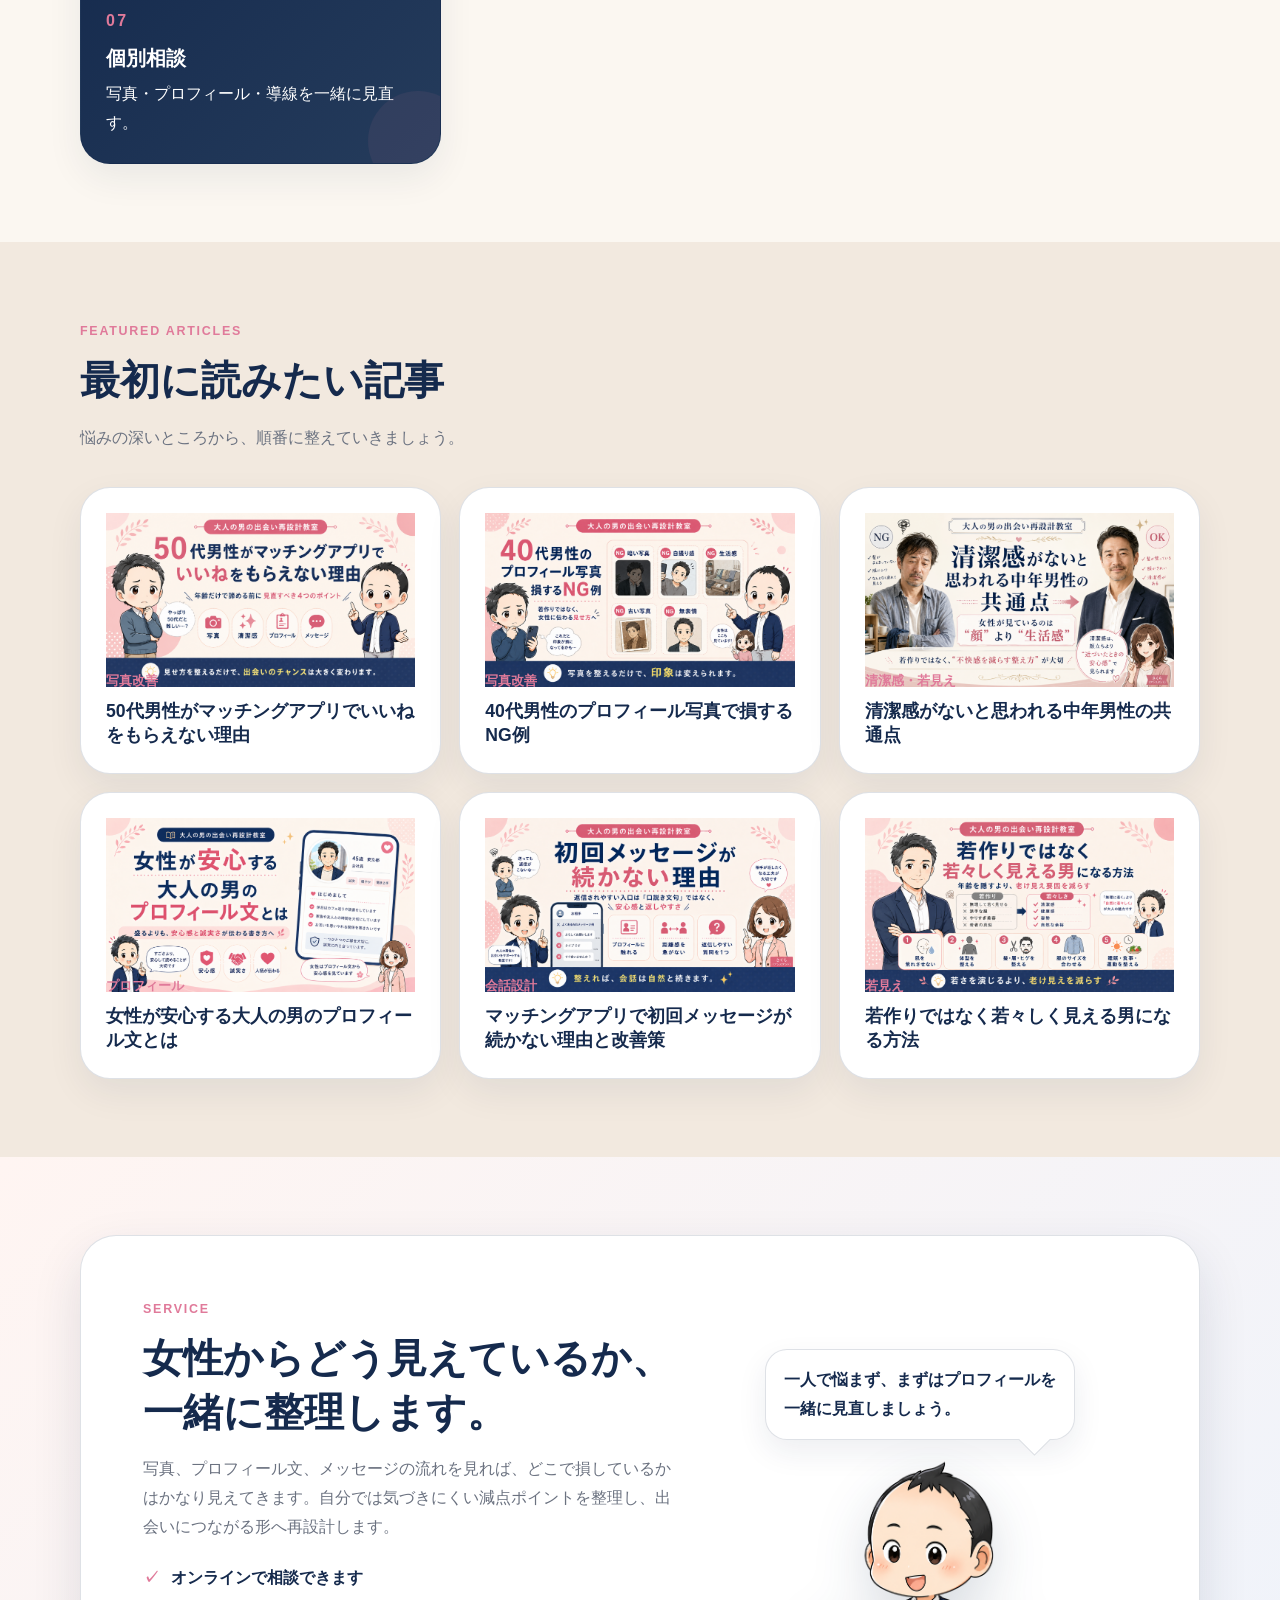
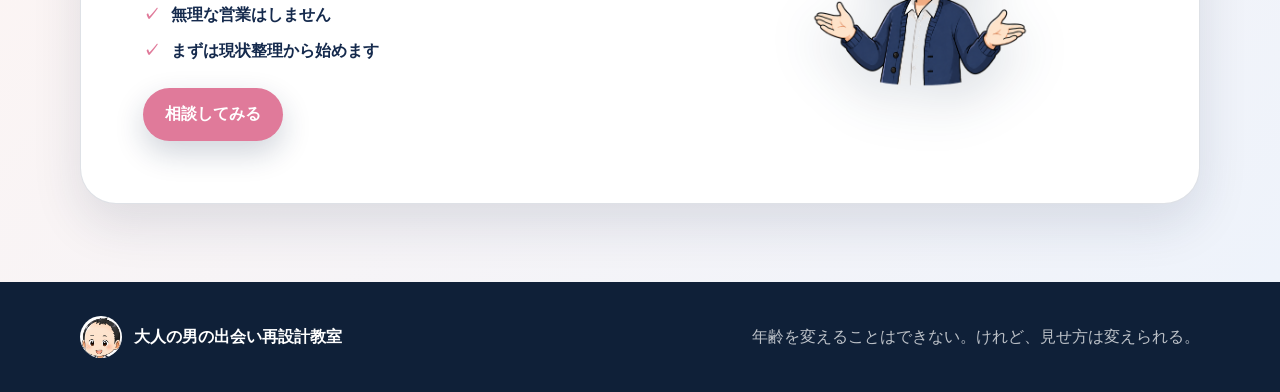
==== commit a2dee343: "Add youthful article card to top page" ====
--- a/index.html
+++ b/index.html
@@ -120,7 +120,7 @@
           <a class="article-card" href="middle-aged-men-cleanliness-mistakes.html"><div class="article-thumb"><img src="assets/eyecatches/middle-aged-men-cleanliness-mistakes-eyecatch.png" alt="清潔感がないと思われる中年男性の共通点のアイキャッチ画像" style="display:block; width:100%; height:100%; object-fit:cover;" /></div><p class="article-label">清潔感・若見え</p><h3>清潔感がないと思われる中年男性の共通点</h3></a>
           <a class="article-card" href="profile-text-safe-adult-men.html"><div class="article-thumb"><img src="assets/eyecatches/profile-text-safe-adult-men.png" alt="女性が安心する大人の男のプロフィール文とはのアイキャッチ画像" style="display:block; width:100%; height:100%; object-fit:cover;" /></div><p class="article-label">プロフィール</p><h3>女性が安心する大人の男のプロフィール文とは</h3></a>
           <a class="article-card" href="first-message-not-continue.html"><div class="article-thumb"><img src="assets/eyecatches/first-message-not-continue.png" alt="マッチングアプリで初回メッセージが続かない理由と改善策のアイキャッチ画像" style="display:block; width:100%; height:100%; object-fit:cover;" /></div><p class="article-label">会話設計</p><h3>マッチングアプリで初回メッセージが続かない理由と改善策</h3></a>
-          <a class="article-card" href="article-template.html"><div class="article-thumb">Youthful</div><p class="article-label">若見え</p><h3>若作りではなく若々しく見える男になる方法</h3></a>
+          <a class="article-card" href="youthful-looking-men.html"><div class="article-thumb"><img src="assets/eyecatches/youthful-looking-men.png" alt="若作りではなく若々しく見える男になる方法のアイキャッチ画像" style="display:block; width:100%; height:100%; object-fit:cover;" /></div><p class="article-label">若見え</p><h3>若作りではなく若々しく見える男になる方法</h3></a>
         </div>
       </div>
     </section>
@@ -130,7 +130,7 @@
         <div class="service-copy">
           <p class="eyebrow">Service</p>
           <h2>女性からどう見えているか、一緒に整理します。</h2>
-          <p>写真、プロフィール文、メッセージの流れを見れば、どこで損をしているかはかなり見えてきます。自分では気づきにくい減点ポイントを整理し、出会いにつながる形へ再設計します。</p>
+          <p>写真、プロフィール文、メッセージの流れを見れば、どこで損しているかはかなり見えてきます。自分では気づきにくい減点ポイントを整理し、出会いにつながる形へ再設計します。</p>
           <ul class="reassurance-list">
             <li>オンラインで相談できます</li>
             <li>無理な営業はしません</li>
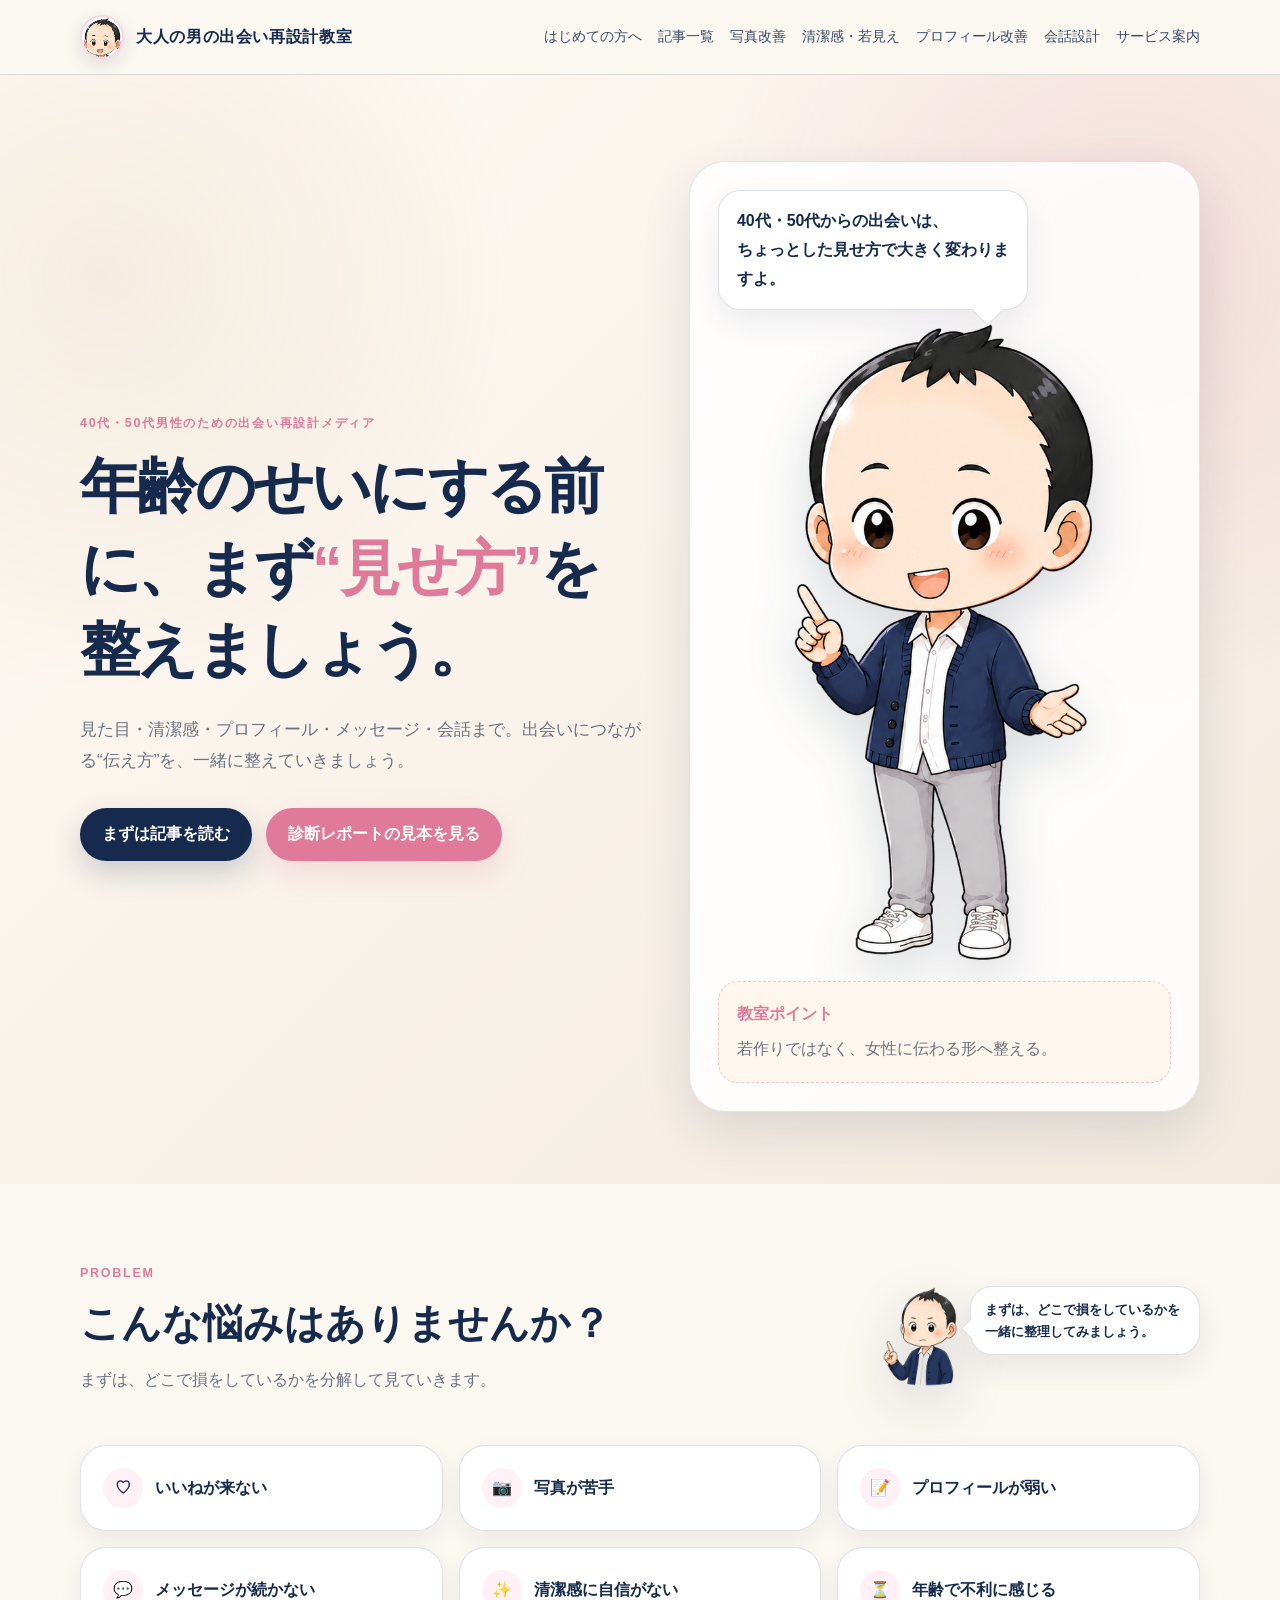
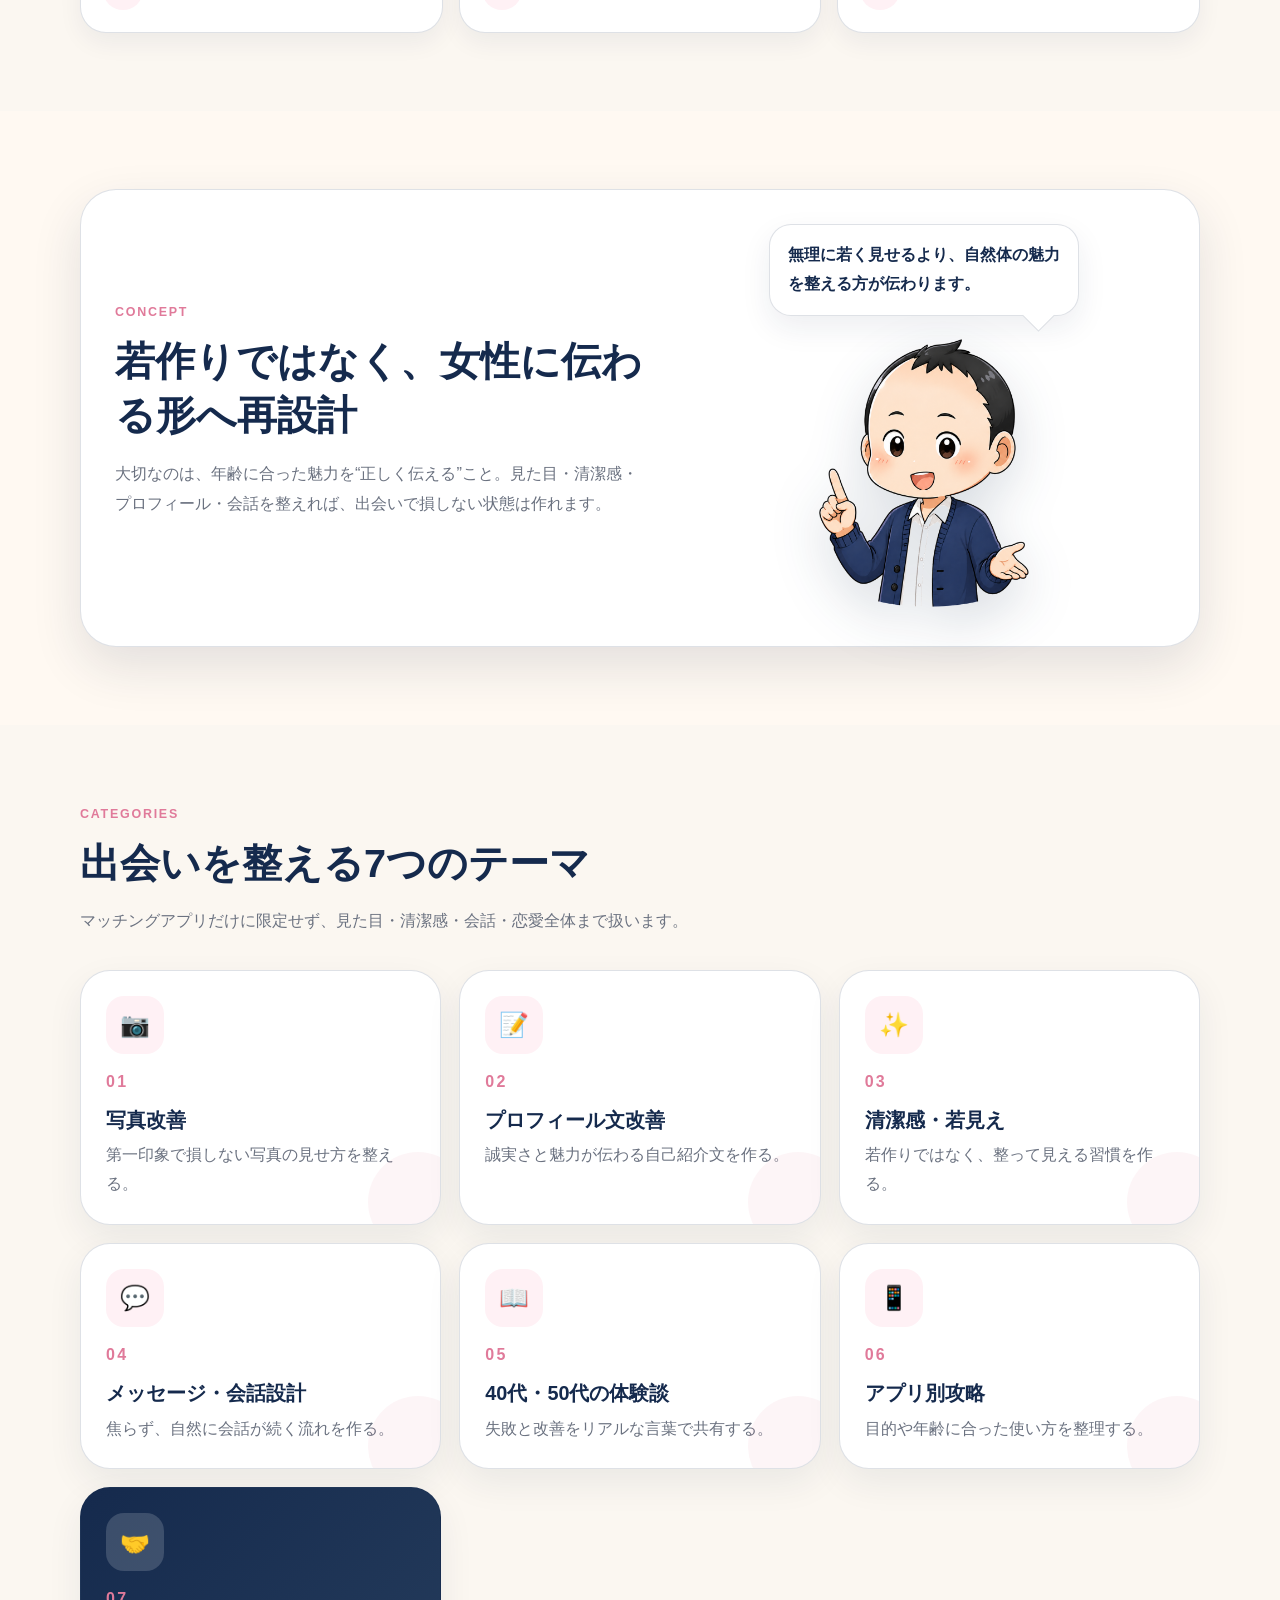
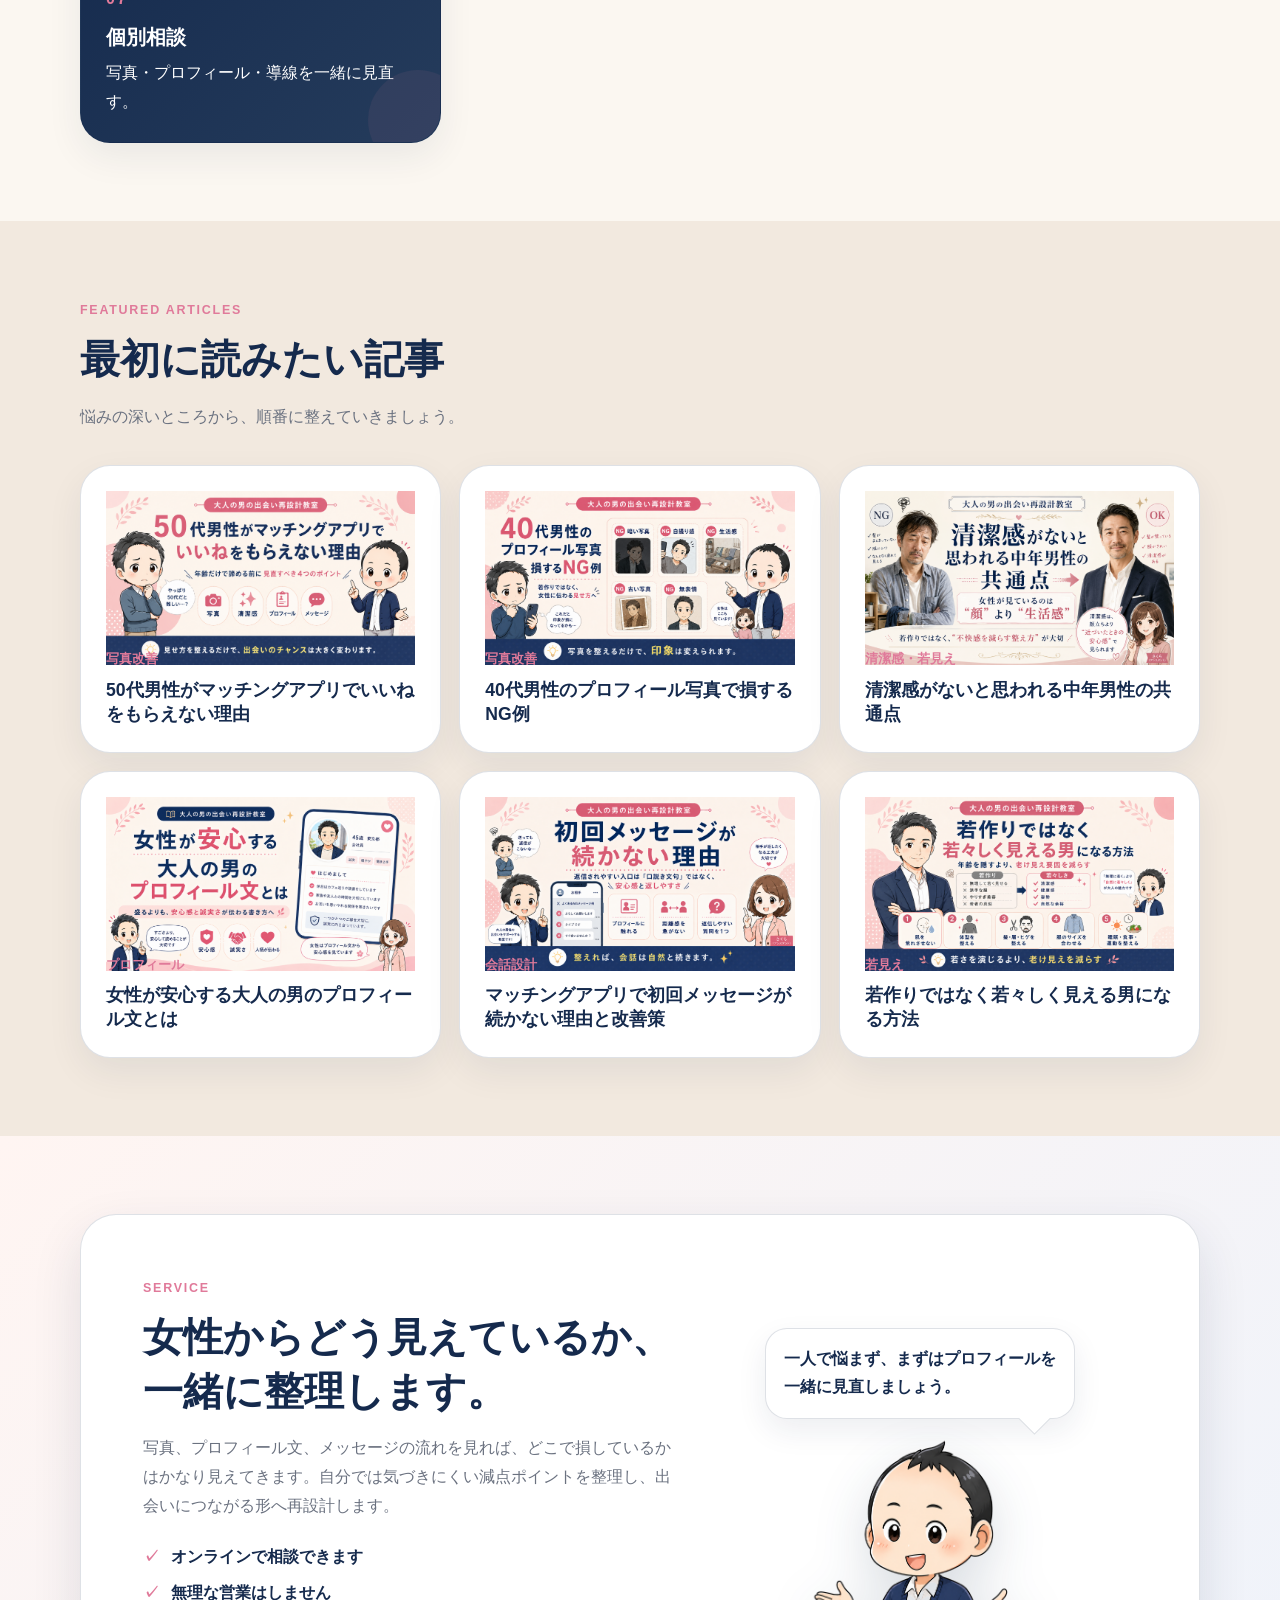
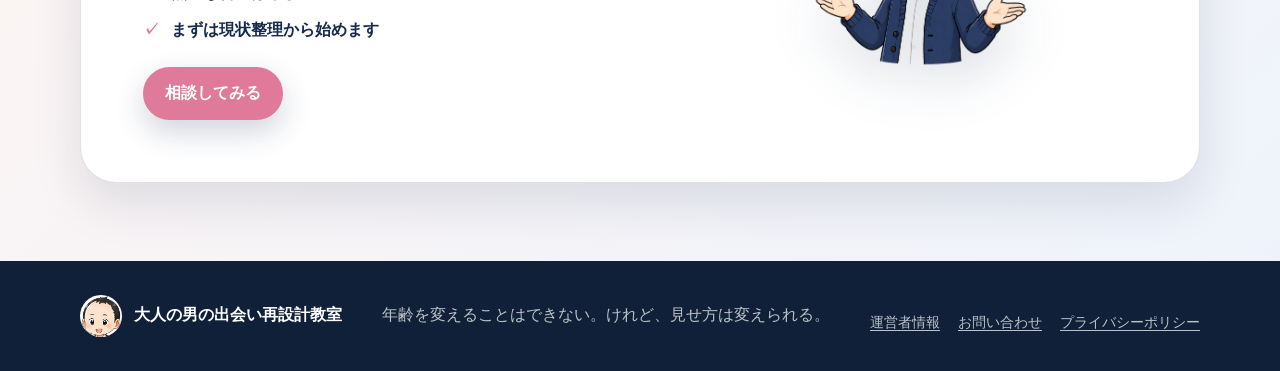
==== commit 7fada031: "Update hero secondary CTA to sample report" ====
--- a/index.html
+++ b/index.html
@@ -36,7 +36,7 @@
           <p class="hero-lead">見た目・清潔感・プロフィール・メッセージ・会話まで。出会いにつながる“伝え方”を、一緒に整えていきましょう。</p>
           <div class="hero-actions">
             <a class="btn btn-primary" href="articles.html">まずは記事を読む</a>
-            <a class="btn btn-secondary" href="service.html">プロフィール再設計を見る</a>
+            <a class="btn btn-secondary" href="sample-report.html">診断レポートの見本を見る</a>
           </div>
         </div>
         <div class="guide-panel hero-guide" aria-label="案内役キャラクター">
--- a/styles.css
+++ b/styles.css
@@ -324,3 +324,243 @@
     padding-top: 26px;
   }
 }
+@media (max-width: 640px) {
+  .hero .hero-guide {
+    display: none !important;
+  }
+}
+@media (max-width: 640px) {
+  .mini-guide {
+    display: grid;
+    grid-template-columns: 72px minmax(0, 1fr);
+    align-items: end;
+    gap: 10px;
+    width: 100%;
+    min-height: auto;
+    padding-top: 8px;
+    margin-top: 10px;
+  }
+
+  .mini-guide .small-character {
+    position: static;
+    width: 72px;
+    align-self: end;
+  }
+
+  .mini-guide .speech-bubble.small {
+    position: relative;
+    left: auto;
+    top: auto;
+    max-width: 100%;
+    padding: 12px 14px;
+    font-size: 0.82rem;
+    line-height: 1.65;
+    align-self: start;
+  }
+
+  .mini-guide .speech-bubble.small::after {
+    left: -7px;
+    right: auto;
+    bottom: 18px;
+    width: 14px;
+    height: 14px;
+    border-right: none;
+    border-left: 1px solid var(--border);
+    border-bottom: 1px solid var(--border);
+    transform: rotate(45deg);
+  }
+}
+/* Problem section mini guide layout fix */
+.problems-section .mini-guide {
+  display: grid;
+  grid-template-columns: 76px minmax(0, 230px);
+  align-items: end;
+  gap: 12px;
+  width: auto;
+  min-height: auto;
+  padding-top: 0;
+  margin-left: auto;
+}
+
+.problems-section .mini-guide .small-character {
+  position: static;
+  width: 76px;
+  height: auto;
+  align-self: end;
+  z-index: 2;
+}
+
+.problems-section .mini-guide .speech-bubble.small {
+  position: relative;
+  left: auto;
+  top: auto;
+  right: auto;
+  bottom: auto;
+  max-width: 230px;
+  margin: 0;
+  padding: 12px 14px;
+  font-size: 0.82rem;
+  line-height: 1.65;
+  align-self: start;
+}
+
+.problems-section .mini-guide .speech-bubble.small::after {
+  left: -7px;
+  right: auto;
+  bottom: 18px;
+  width: 14px;
+  height: 14px;
+  border-right: none;
+  border-left: 1px solid var(--border);
+  border-bottom: 1px solid var(--border);
+  transform: rotate(45deg);
+}
+
+@media (max-width: 900px) {
+  .problems-section .section-heading.with-mascot {
+    align-items: flex-start;
+  }
+
+  .problems-section .mini-guide {
+    margin-left: 0;
+    margin-top: 14px;
+  }
+}
+
+@media (max-width: 640px) {
+  .problems-section .mini-guide {
+    grid-template-columns: 64px minmax(0, 1fr);
+    gap: 10px;
+    width: 100%;
+  }
+
+  .problems-section .mini-guide .small-character {
+    width: 64px;
+  }
+
+  .problems-section .mini-guide .speech-bubble.small {
+    max-width: 100%;
+    font-size: 0.8rem;
+    padding: 11px 13px;
+  }
+}
+/* Articles page mobile guide size fix */
+@media (max-width: 640px) {
+  .articles-index-guide {
+    min-height: auto;
+    padding: 16px;
+    display: grid;
+    grid-template-columns: 64px minmax(0, 1fr);
+    align-items: center;
+    gap: 12px;
+  }
+
+  .articles-index-guide .article-guide-character {
+    max-width: 64px;
+    margin: 0;
+    grid-column: 1;
+    grid-row: 1;
+  }
+
+  .articles-index-guide .speech-bubble {
+    max-width: 100%;
+    padding: 12px 14px;
+    font-size: 0.82rem;
+    line-height: 1.65;
+    grid-column: 2;
+    grid-row: 1;
+  }
+
+  .articles-index-guide .speech-bubble::after {
+    left: -7px;
+    right: auto;
+    bottom: 18px;
+    width: 14px;
+    height: 14px;
+    border-right: none;
+    border-left: 1px solid var(--border);
+    border-bottom: 1px solid var(--border);
+    transform: rotate(45deg);
+  }
+}
+/* Articles page mobile guide: remove frame and align bubble */
+@media (max-width: 640px) {
+  .articles-index-guide {
+    min-height: auto !important;
+    padding: 0 !important;
+    margin-top: 22px;
+    display: grid !important;
+    grid-template-columns: 58px minmax(0, 1fr);
+    align-items: center;
+    gap: 10px;
+    background: transparent !important;
+    border: none !important;
+    box-shadow: none !important;
+    border-radius: 0 !important;
+    overflow: visible !important;
+  }
+
+  .articles-index-guide .article-guide-character {
+    max-width: 58px !important;
+    width: 58px !important;
+    margin: 0 !important;
+    grid-column: 1;
+    grid-row: 1;
+    filter: drop-shadow(0 8px 12px rgba(21,42,77,0.10));
+  }
+
+  .articles-index-guide .speech-bubble {
+    max-width: 100% !important;
+    margin: 0 !important;
+    padding: 11px 13px !important;
+    font-size: 0.78rem !important;
+    line-height: 1.6 !important;
+    grid-column: 2;
+    grid-row: 1;
+    border-radius: 16px;
+  }
+
+  .articles-index-guide .speech-bubble::after {
+    left: -7px !important;
+    right: auto !important;
+    bottom: 16px !important;
+    width: 13px !important;
+    height: 13px !important;
+    border-right: none !important;
+    border-left: 1px solid var(--border) !important;
+    border-bottom: 1px solid var(--border) !important;
+    transform: rotate(45deg) !important;
+  }
+}
+
+/* Article infographic responsive fix */
+.article-infographic {
+  width: 100%;
+  max-width: 100%;
+  margin: 22px 0 28px;
+  overflow: hidden;
+}
+
+.article-infographic img {
+  display: block;
+  width: 100%;
+  max-width: 100%;
+  height: auto;
+  border-radius: 20px;
+}
+
+.article-infographic--bare {
+  background: transparent;
+  border: 0;
+  box-shadow: none;
+}
+
+@media (max-width: 640px) {
+  .article-infographic {
+    margin: 18px 0 24px;
+  }
+
+  .article-infographic img {
+    border-radius: 14px;
+  }
+}
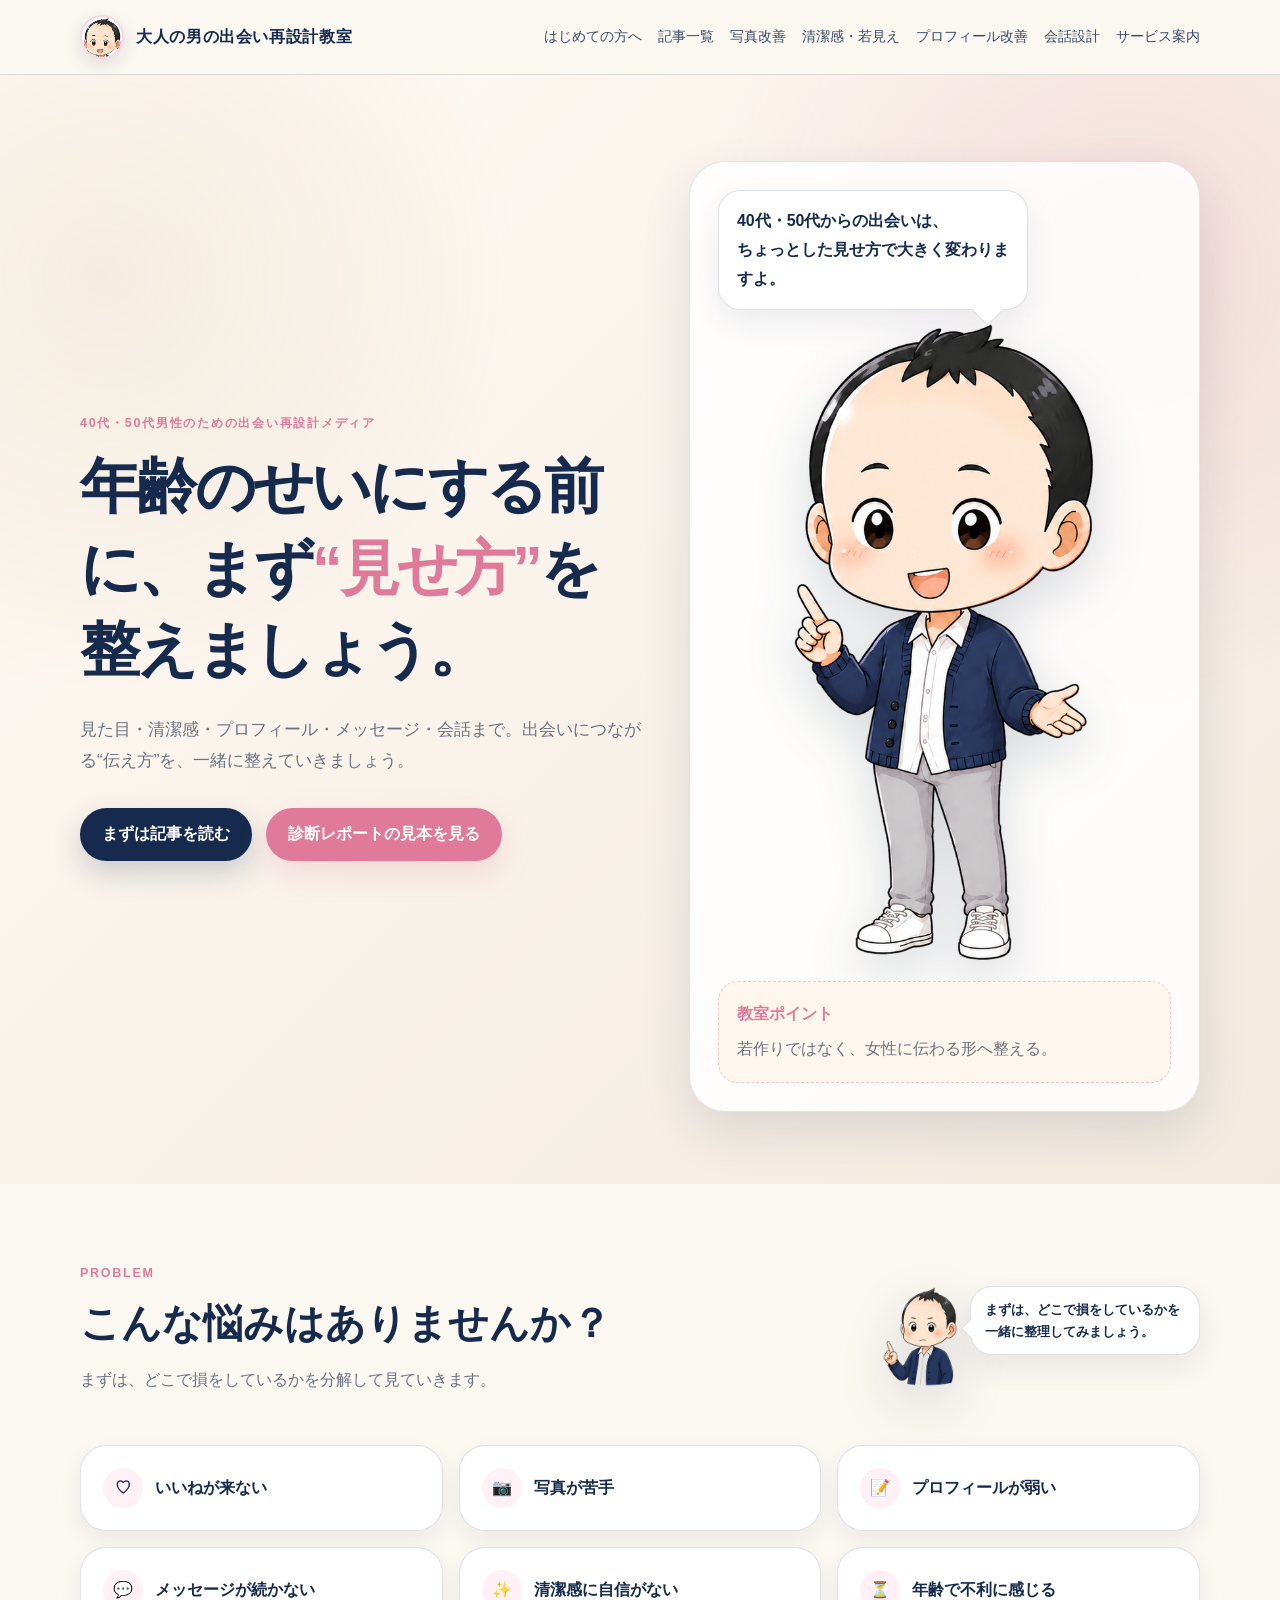
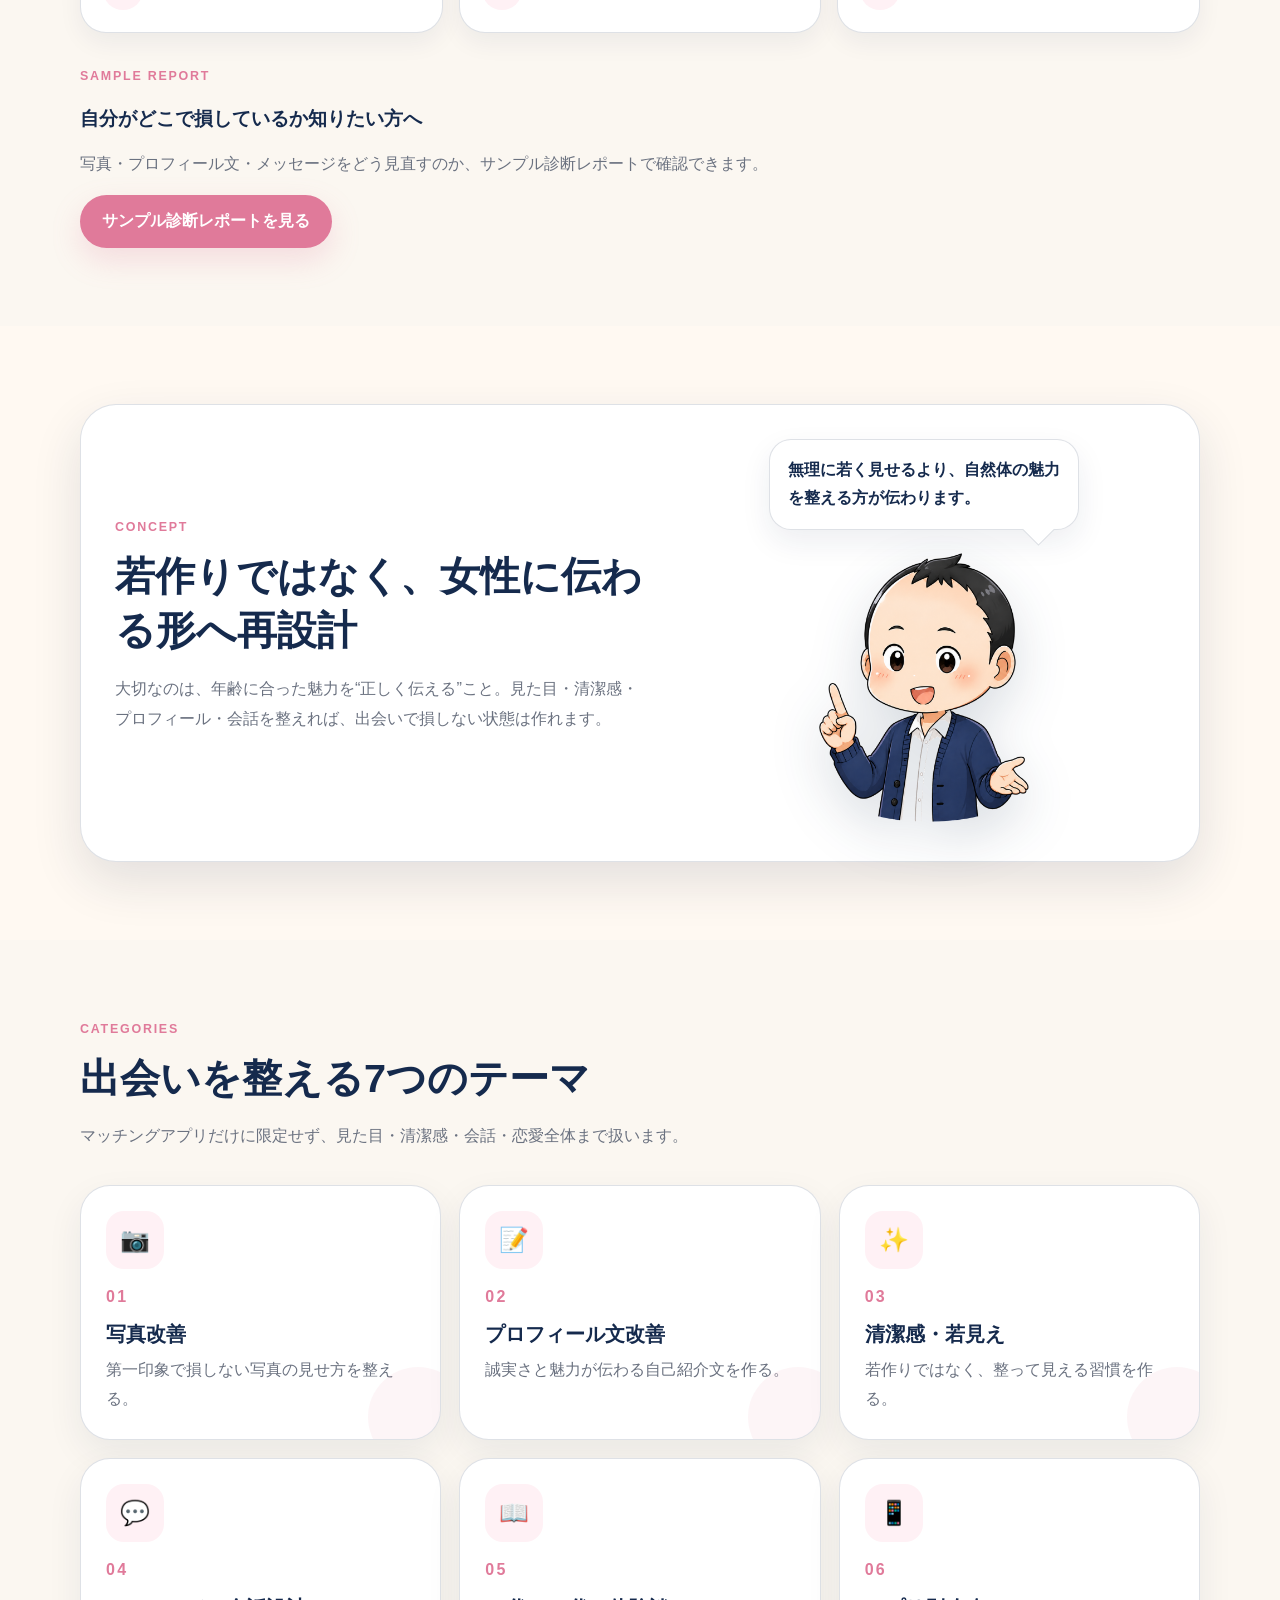
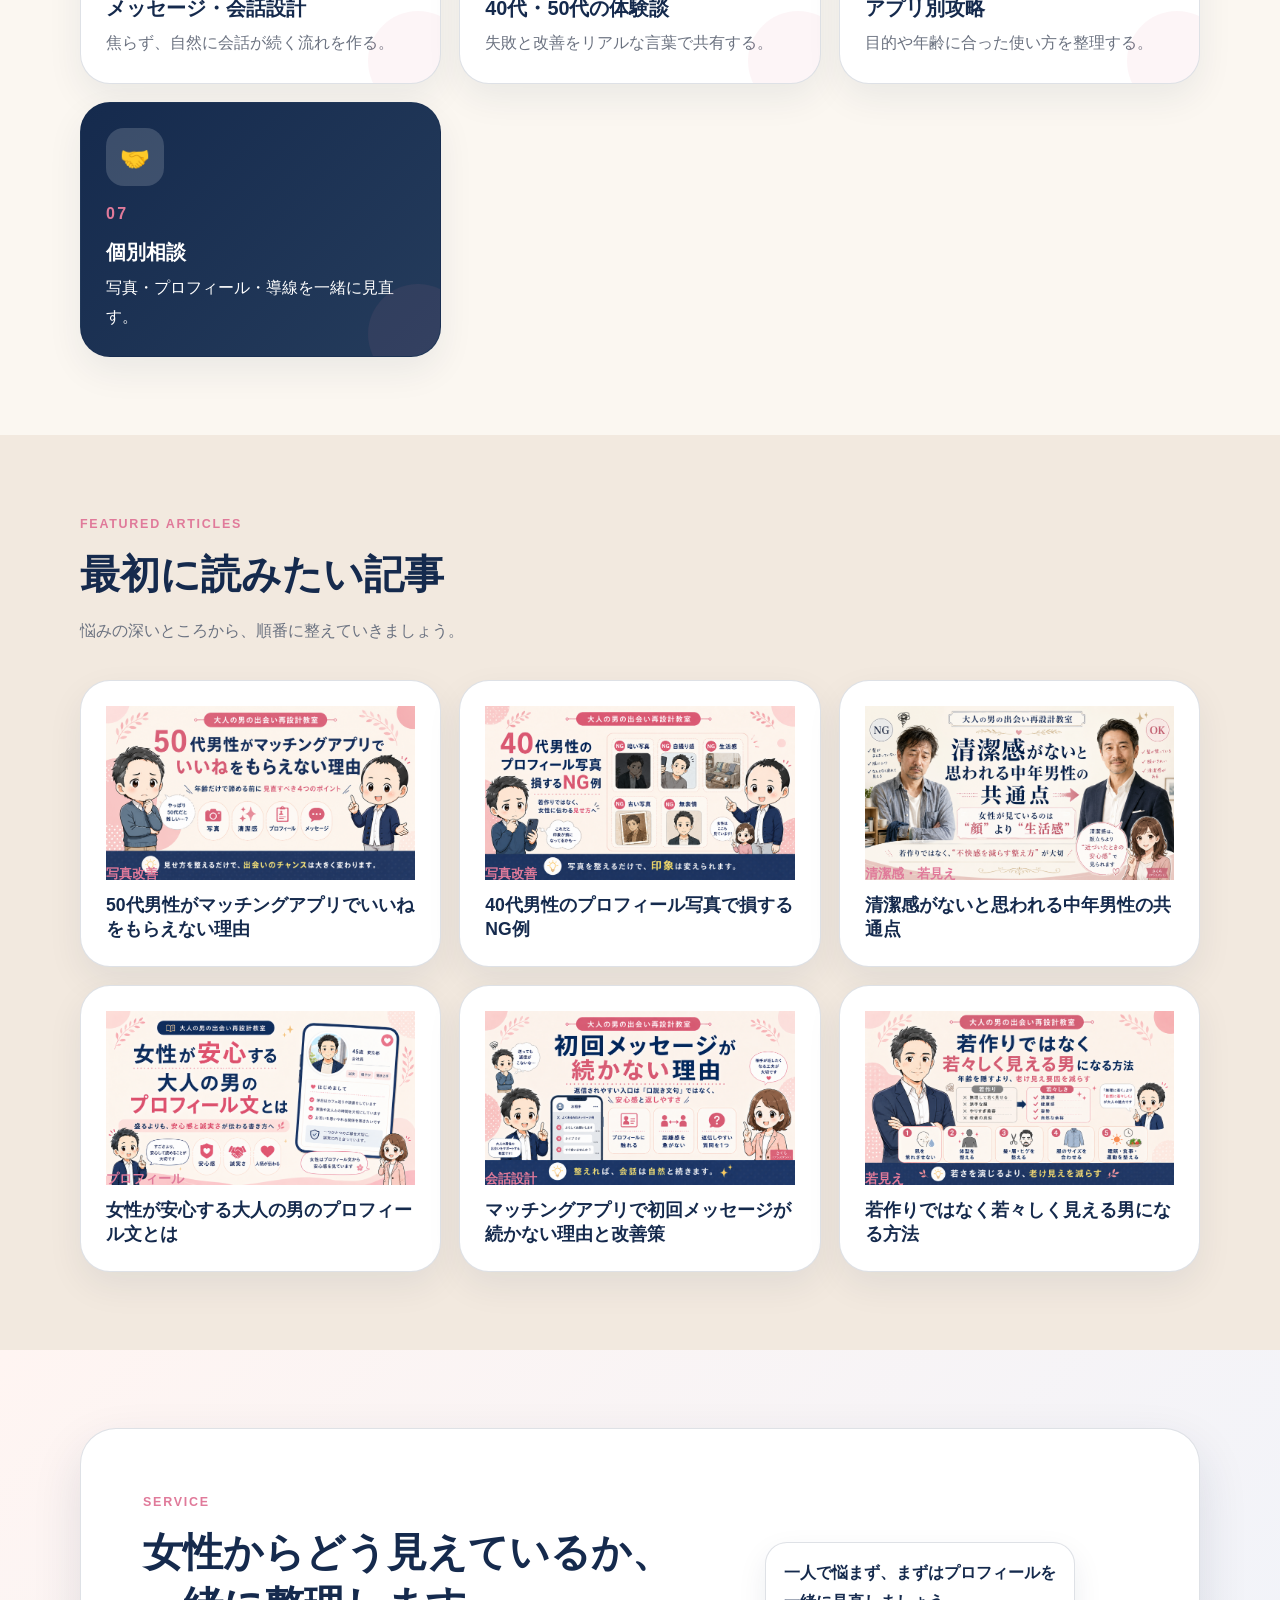
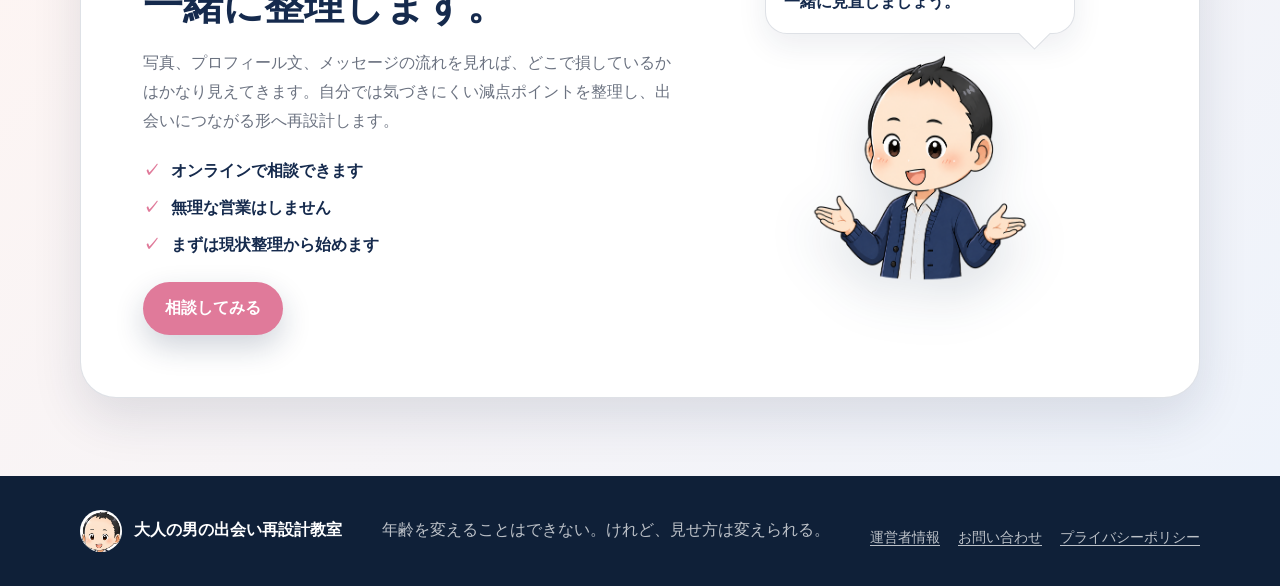
==== commit 3919d77f: "Add mid-page sample report CTA" ====
--- a/index.html
+++ b/index.html
@@ -70,6 +70,14 @@
           <div class="problem-card"><span>💬</span>メッセージが続かない</div>
           <div class="problem-card"><span>✨</span>清潔感に自信がない</div>
           <div class="problem-card"><span>⏳</span>年齢で不利に感じる</div>
+        </div>
+        <div class="section-heading" style="margin-top:32px; margin-bottom:0;">
+          <p class="eyebrow">Sample Report</p>
+          <h3>自分がどこで損しているか知りたい方へ</h3>
+          <p>写真・プロフィール文・メッセージをどう見直すのか、サンプル診断レポートで確認できます。</p>
+          <div class="hero-actions" style="margin-top:16px;">
+            <a class="btn btn-secondary" href="sample-report.html">サンプル診断レポートを見る</a>
+          </div>
         </div>
       </div>
     </section>
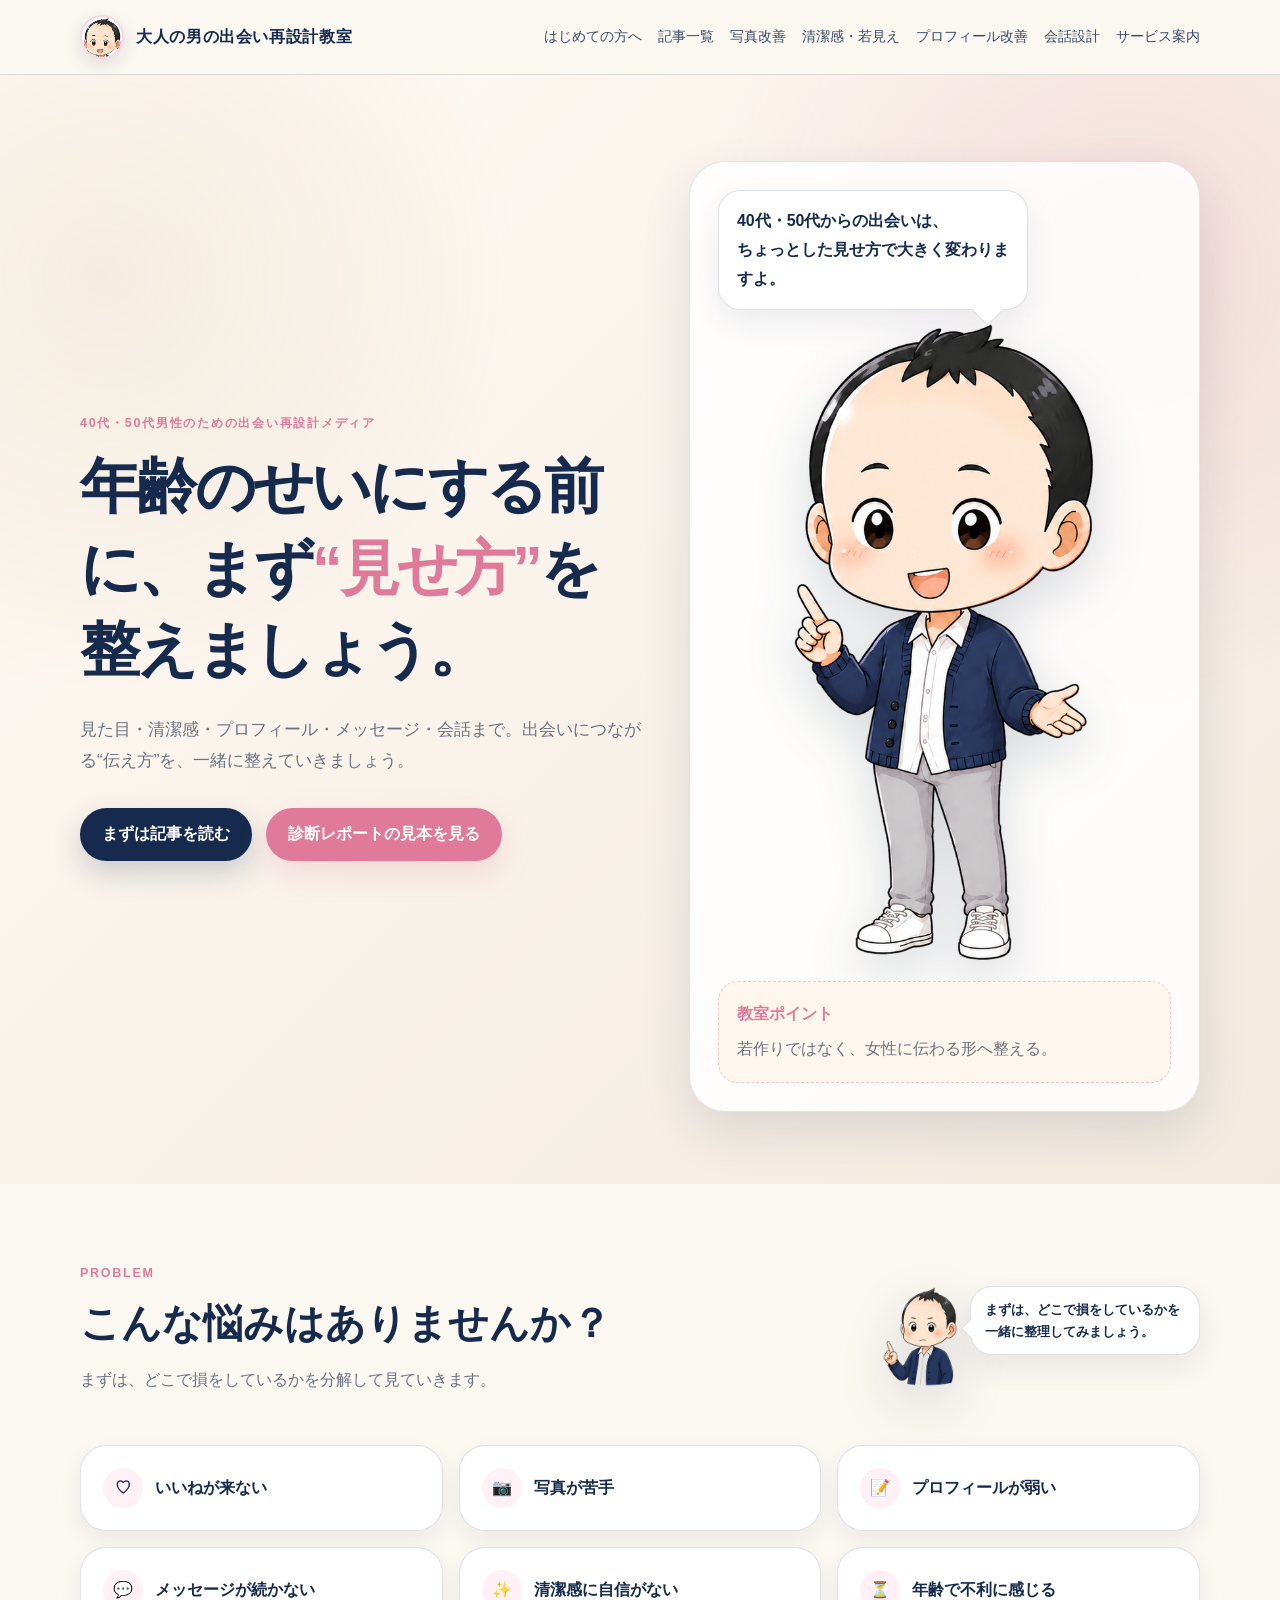
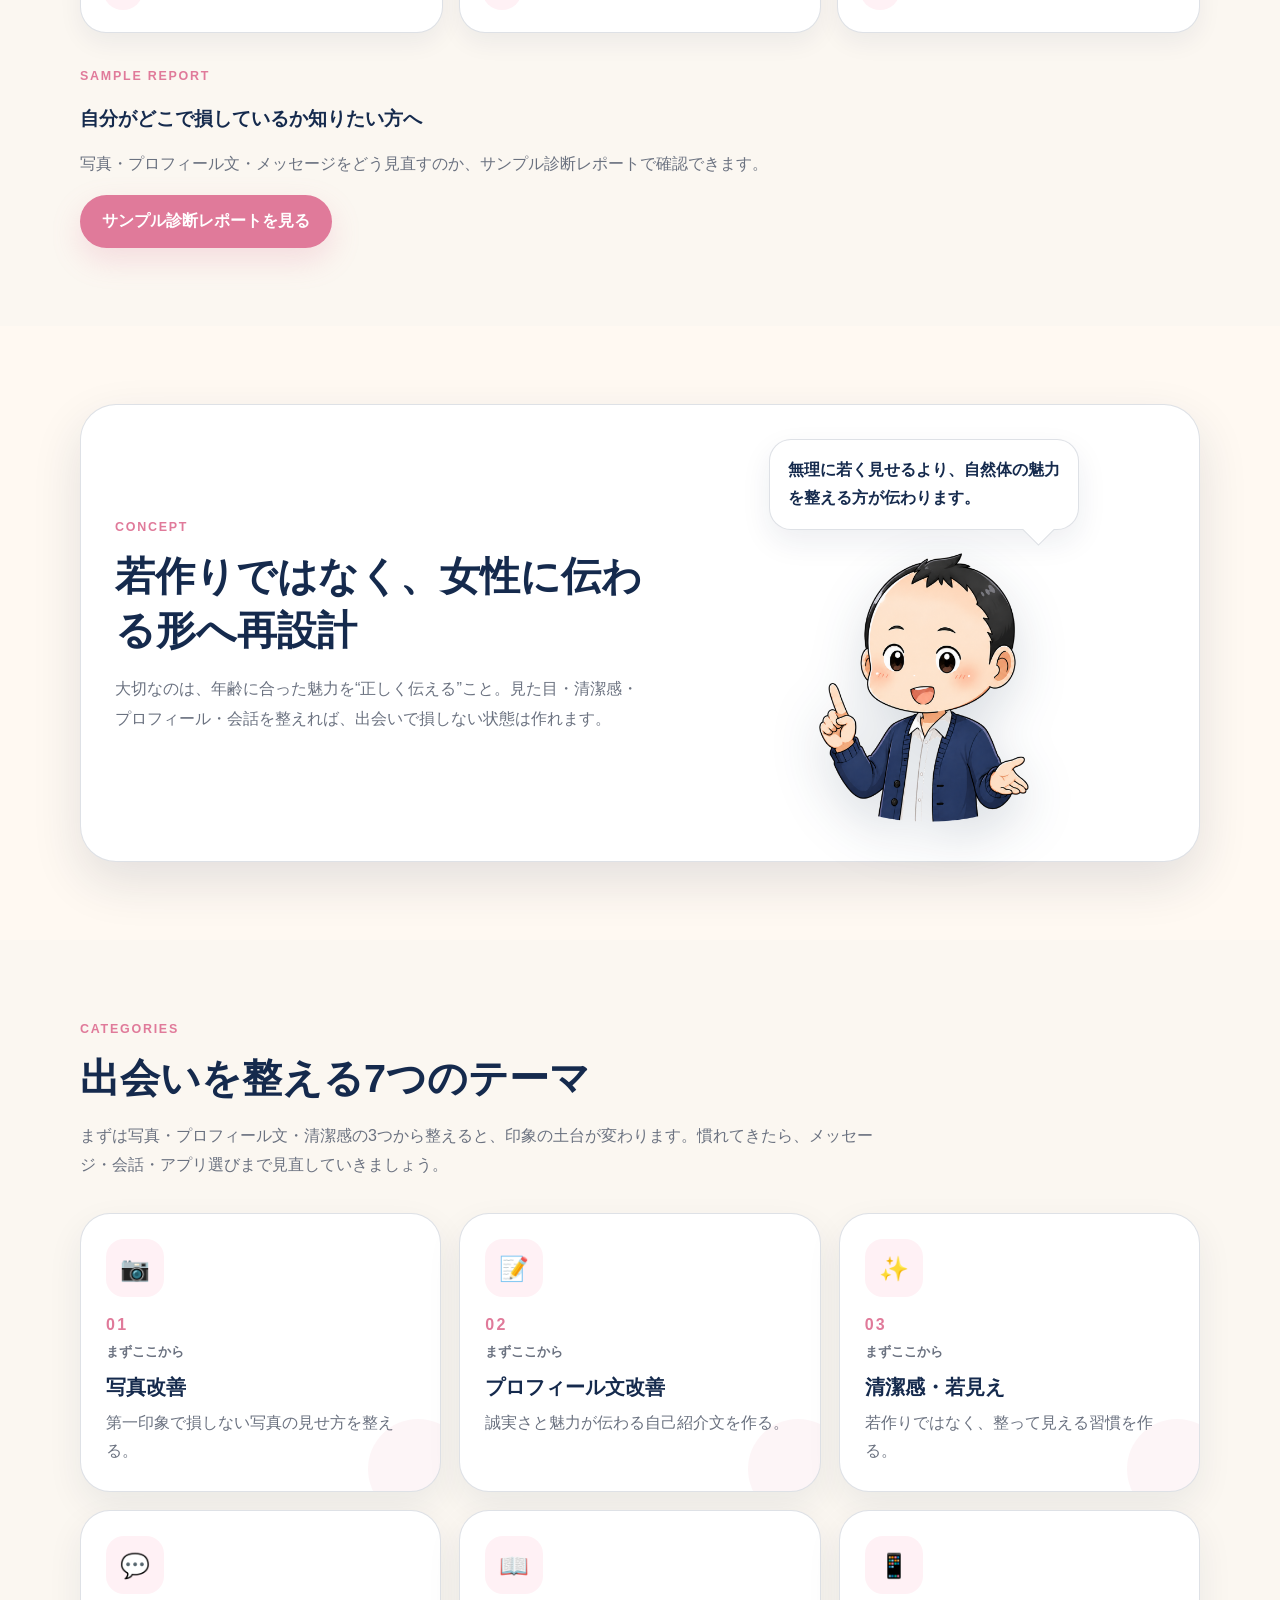
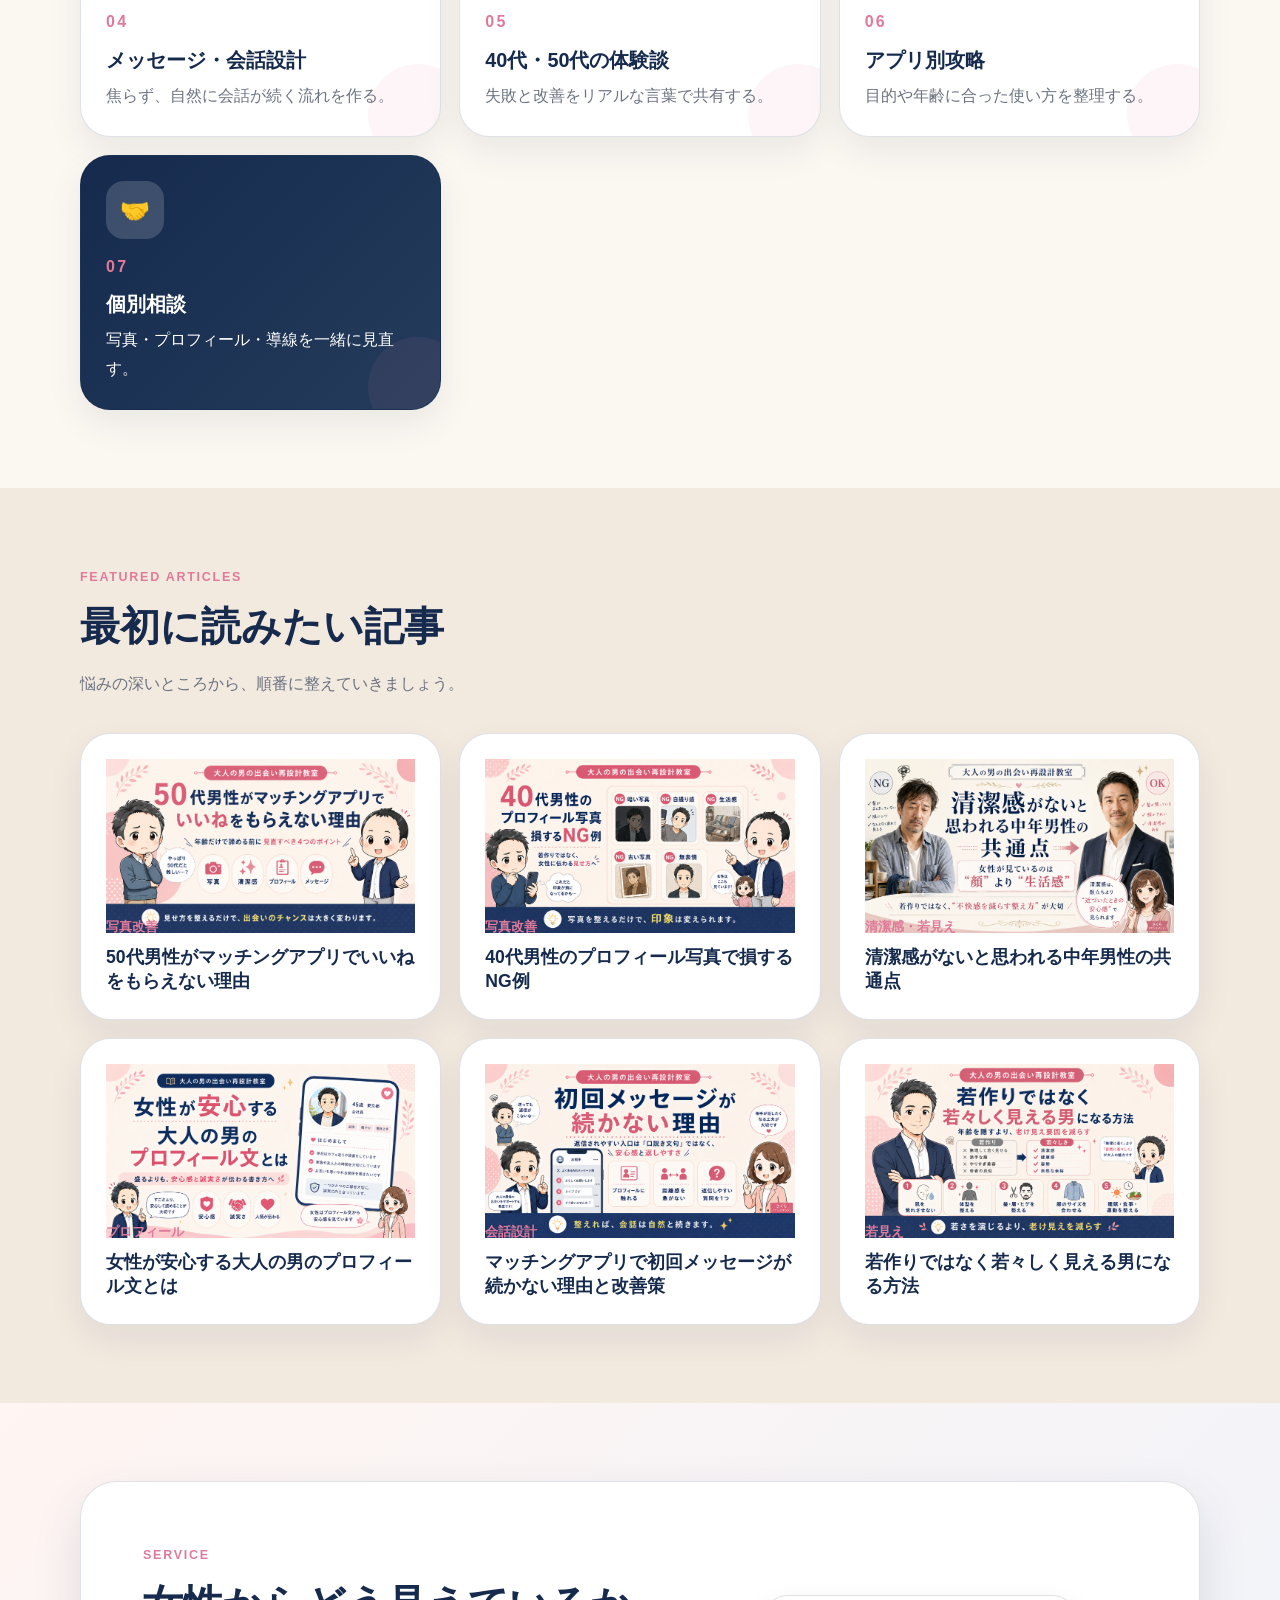
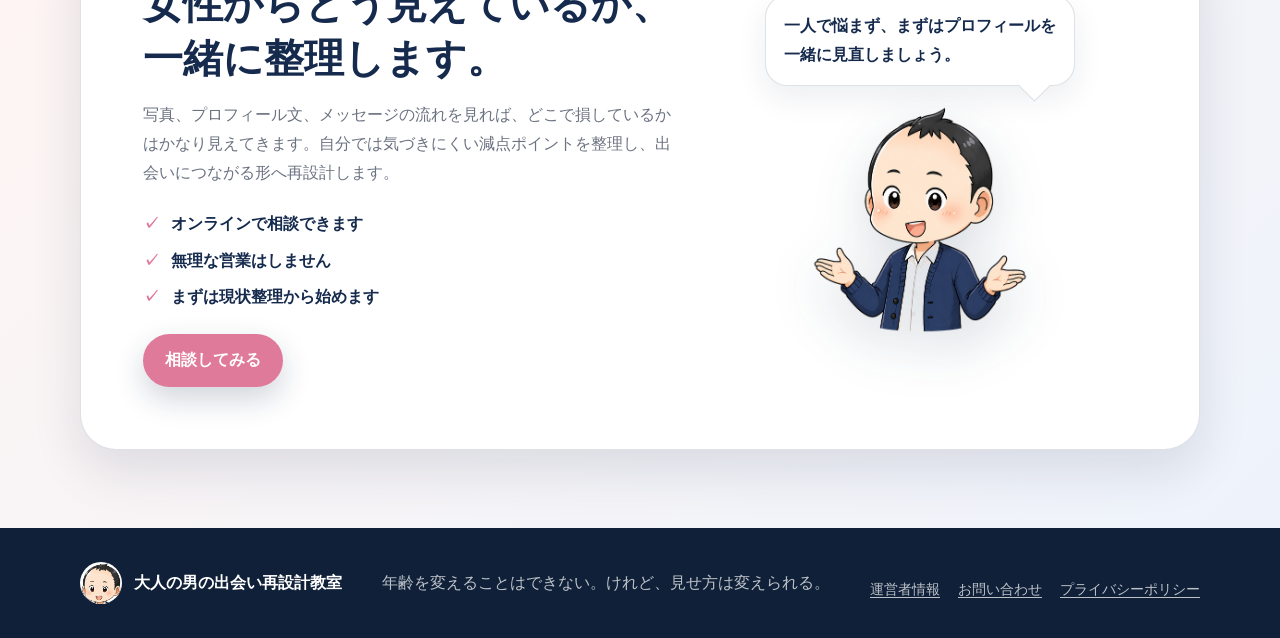
==== commit 36eb9270: "Clarify category reading order" ====
--- a/index.html
+++ b/index.html
@@ -101,12 +101,12 @@
         <div class="section-heading">
           <p class="eyebrow">Categories</p>
           <h2>出会いを整える7つのテーマ</h2>
-          <p>マッチングアプリだけに限定せず、見た目・清潔感・会話・恋愛全体まで扱います。</p>
+          <p>まずは写真・プロフィール文・清潔感の3つから整えると、印象の土台が変わります。慣れてきたら、メッセージ・会話・アプリ選びまで見直していきましょう。</p>
         </div>
         <div class="category-grid">
-          <article id="photo" class="category-card"><div class="category-icon">📷</div><span>01</span><h3>写真改善</h3><p>第一印象で損しない写真の見せ方を整える。</p></article>
-          <article id="profile" class="category-card"><div class="category-icon">📝</div><span>02</span><h3>プロフィール文改善</h3><p>誠実さと魅力が伝わる自己紹介文を作る。</p></article>
-          <article id="clean" class="category-card"><div class="category-icon">✨</div><span>03</span><h3>清潔感・若見え</h3><p>若作りではなく、整って見える習慣を作る。</p></article>
+          <article id="photo" class="category-card"><div class="category-icon">📷</div><span>01</span><p class="article-label">まずここから</p><h3>写真改善</h3><p>第一印象で損しない写真の見せ方を整える。</p></article>
+          <article id="profile" class="category-card"><div class="category-icon">📝</div><span>02</span><p class="article-label">まずここから</p><h3>プロフィール文改善</h3><p>誠実さと魅力が伝わる自己紹介文を作る。</p></article>
+          <article id="clean" class="category-card"><div class="category-icon">✨</div><span>03</span><p class="article-label">まずここから</p><h3>清潔感・若見え</h3><p>若作りではなく、整って見える習慣を作る。</p></article>
           <article id="conversation" class="category-card"><div class="category-icon">💬</div><span>04</span><h3>メッセージ・会話設計</h3><p>焦らず、自然に会話が続く流れを作る。</p></article>
           <article class="category-card"><div class="category-icon">📖</div><span>05</span><h3>40代・50代の体験談</h3><p>失敗と改善をリアルな言葉で共有する。</p></article>
           <article class="category-card"><div class="category-icon">📱</div><span>06</span><h3>アプリ別攻略</h3><p>目的や年齢に合った使い方を整理する。</p></article>
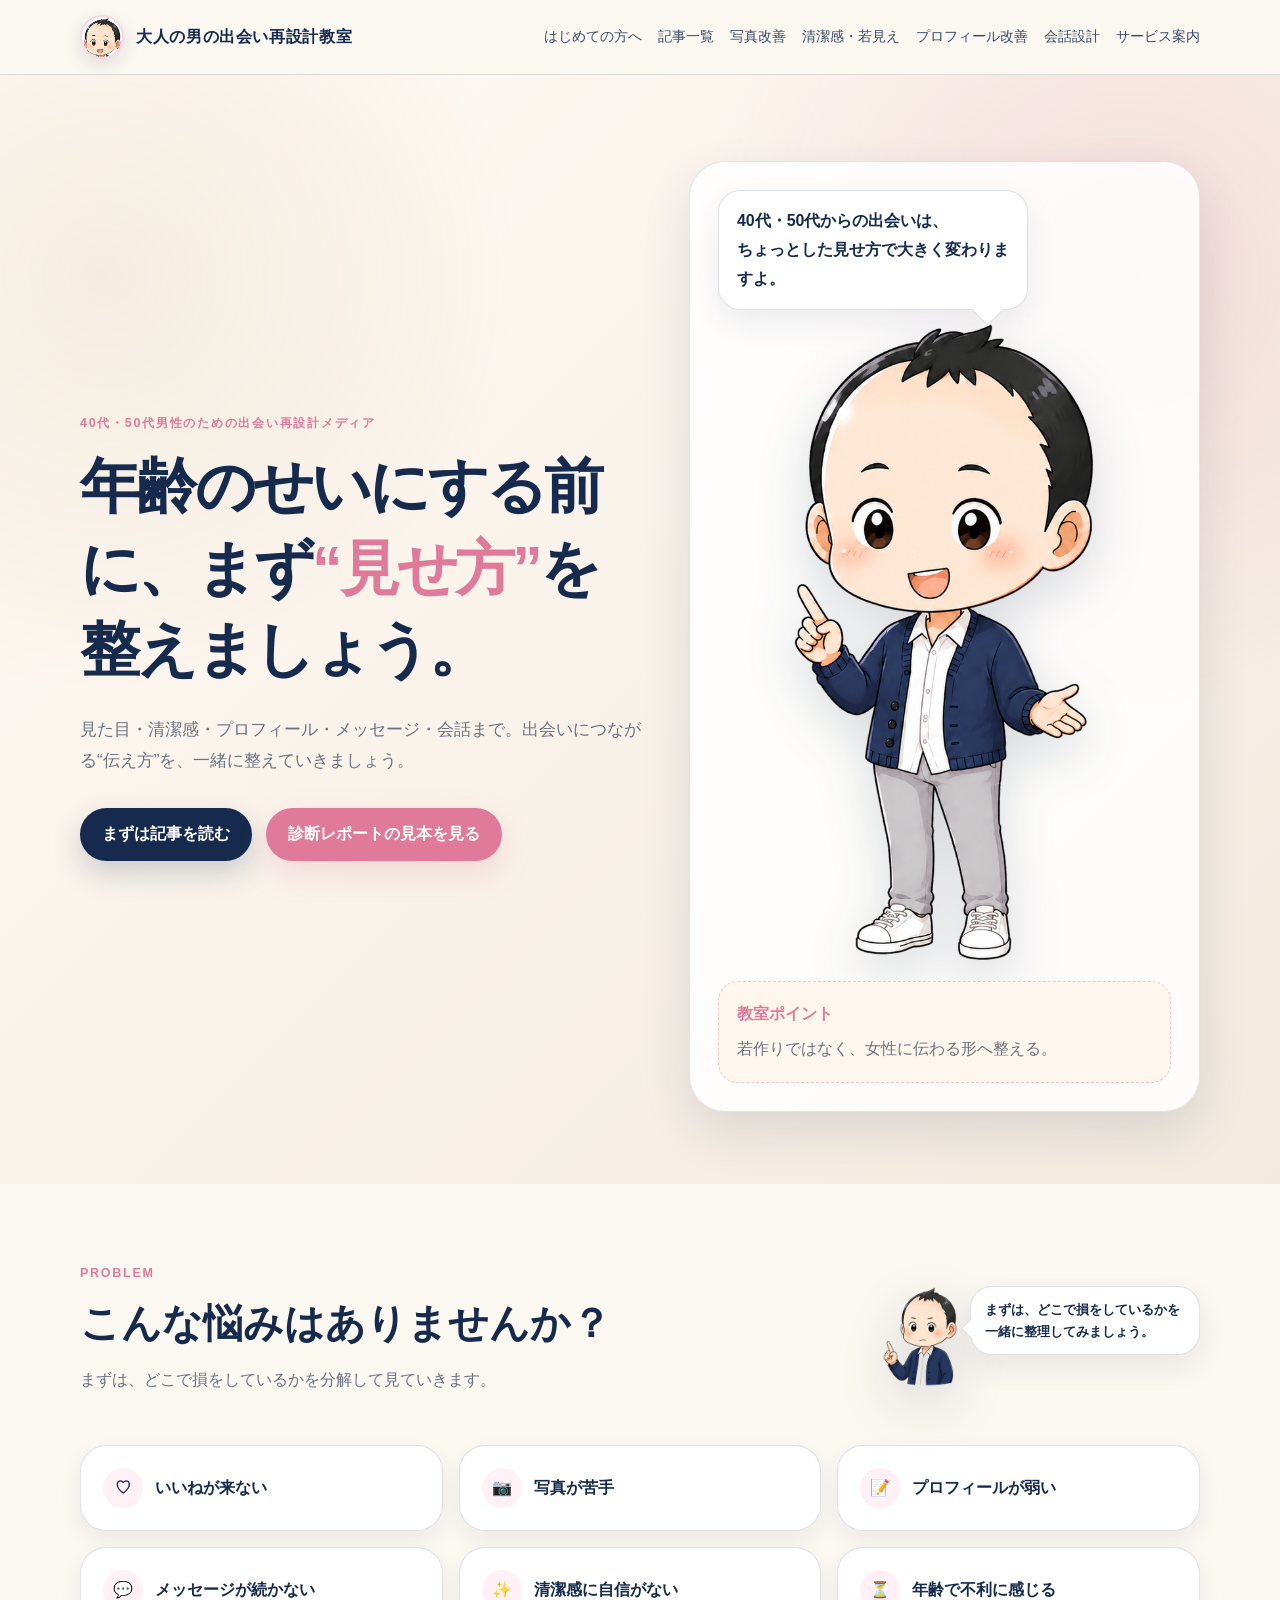
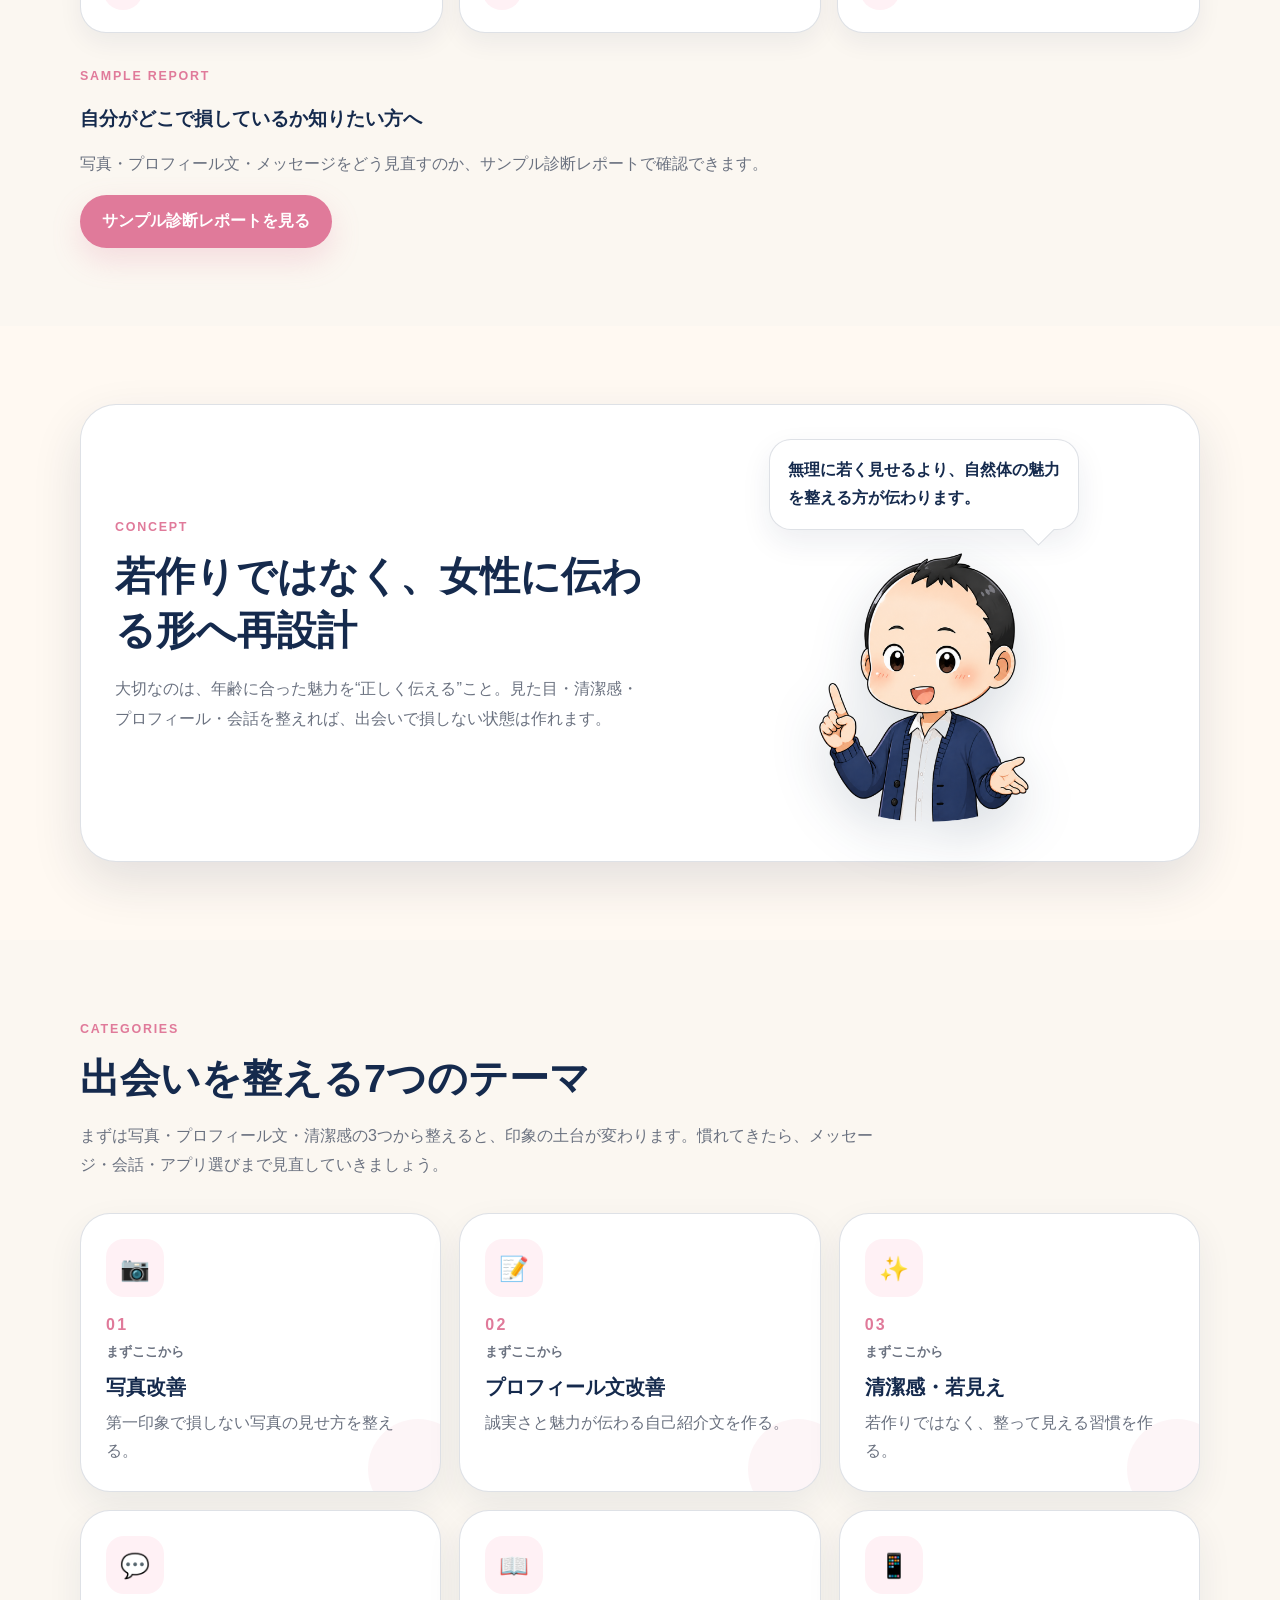
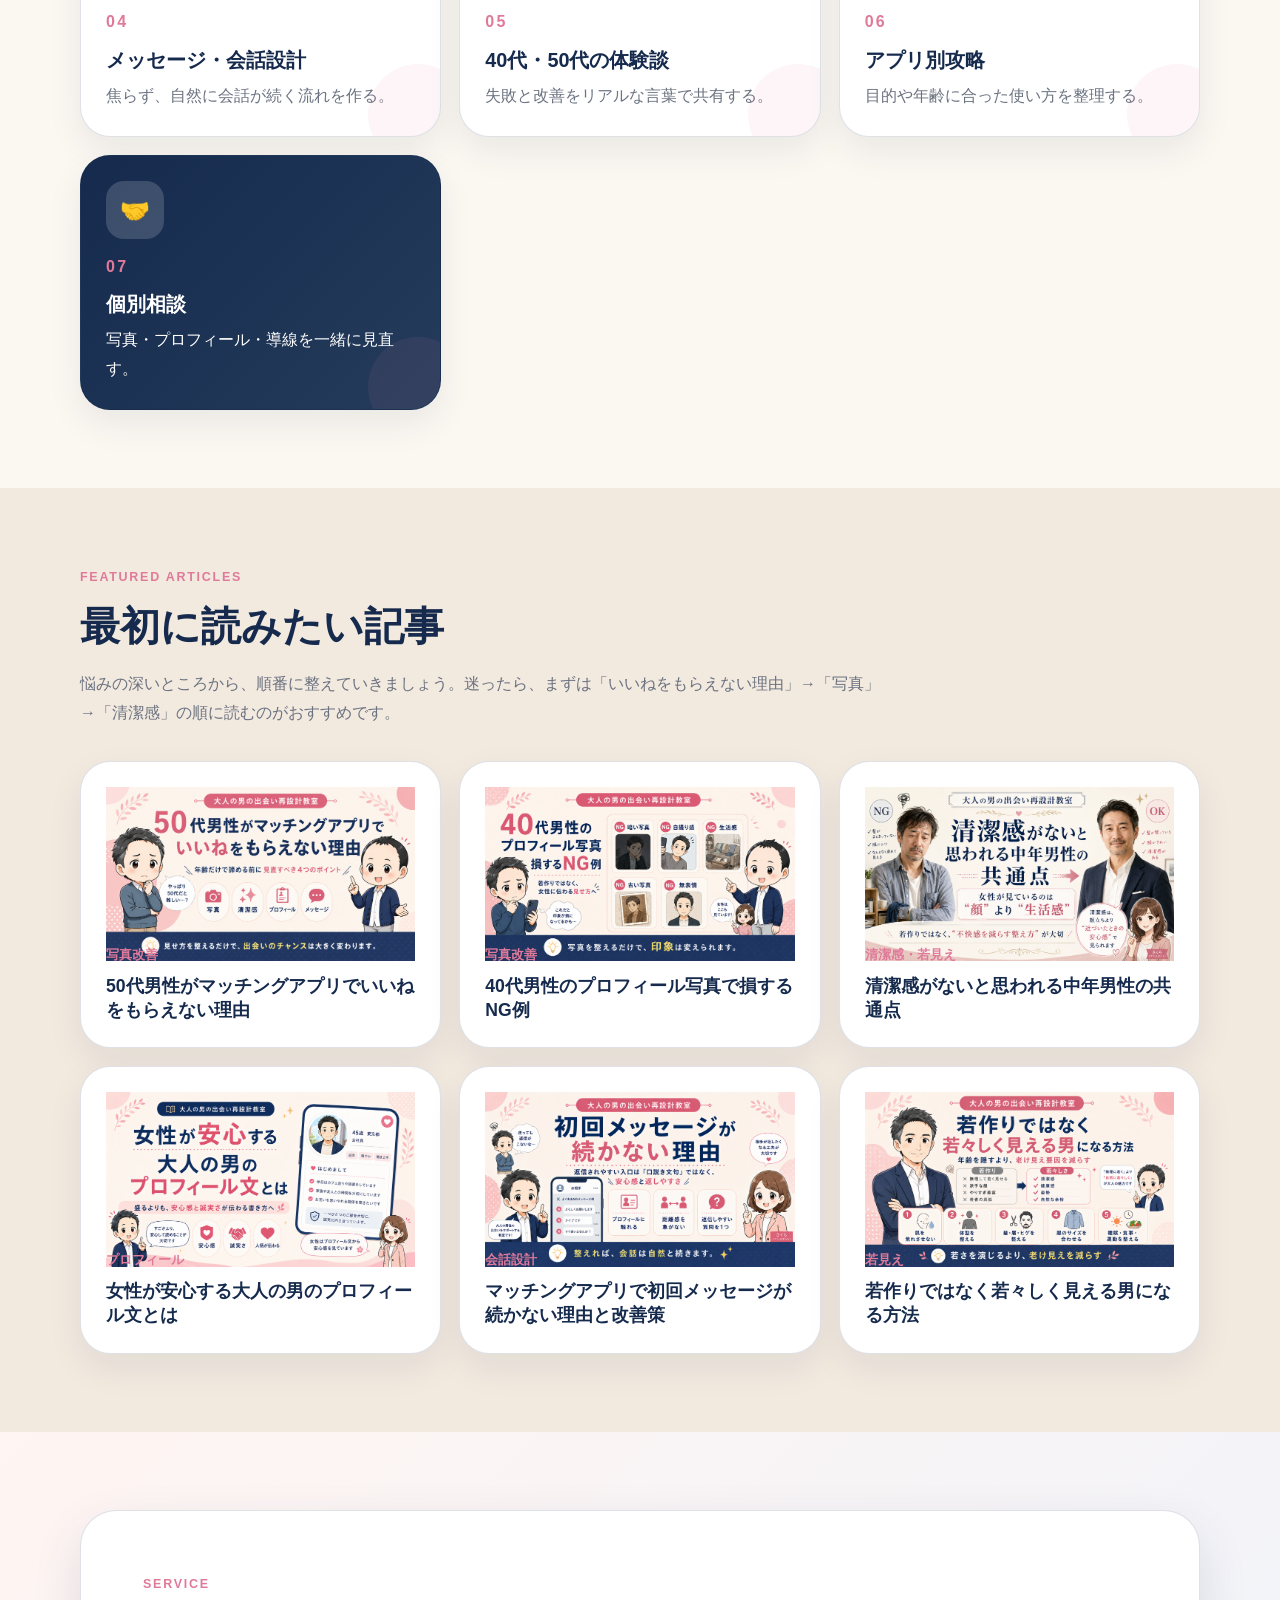
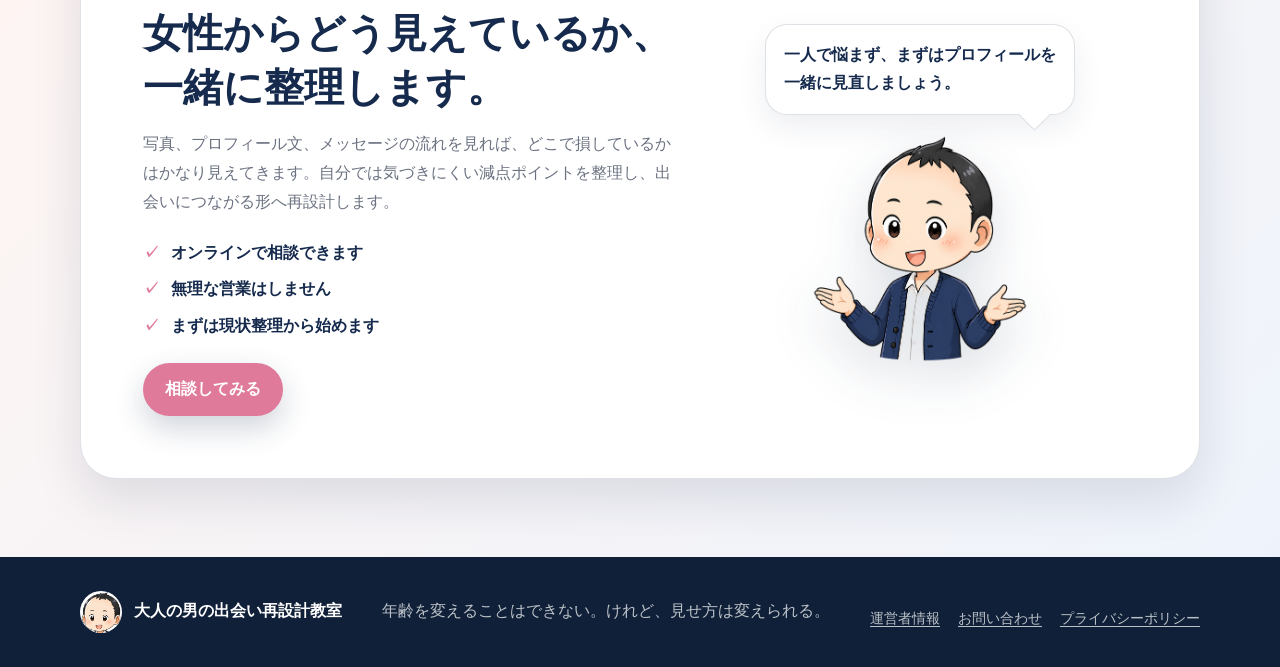
==== commit 5151ae54: "Clarify featured article reading order" ====
--- a/index.html
+++ b/index.html
@@ -120,7 +120,7 @@
         <div class="section-heading">
           <p class="eyebrow">Featured Articles</p>
           <h2>最初に読みたい記事</h2>
-          <p>悩みの深いところから、順番に整えていきましょう。</p>
+          <p>悩みの深いところから、順番に整えていきましょう。迷ったら、まずは「いいねをもらえない理由」→「写真」→「清潔感」の順に読むのがおすすめです。</p>
         </div>
         <div class="article-grid">
           <a class="article-card" href="why-50s-men-get-no-likes.html"><div class="article-thumb"><img src="assets/eyecatches/why-50s-men-get-no-likes.png" alt="50代男性がマッチングアプリでいいねをもらえない理由のアイキャッチ画像" style="display:block; width:100%; height:100%; object-fit:cover;" /></div><p class="article-label">写真改善</p><h3>50代男性がマッチングアプリでいいねをもらえない理由</h3></a>
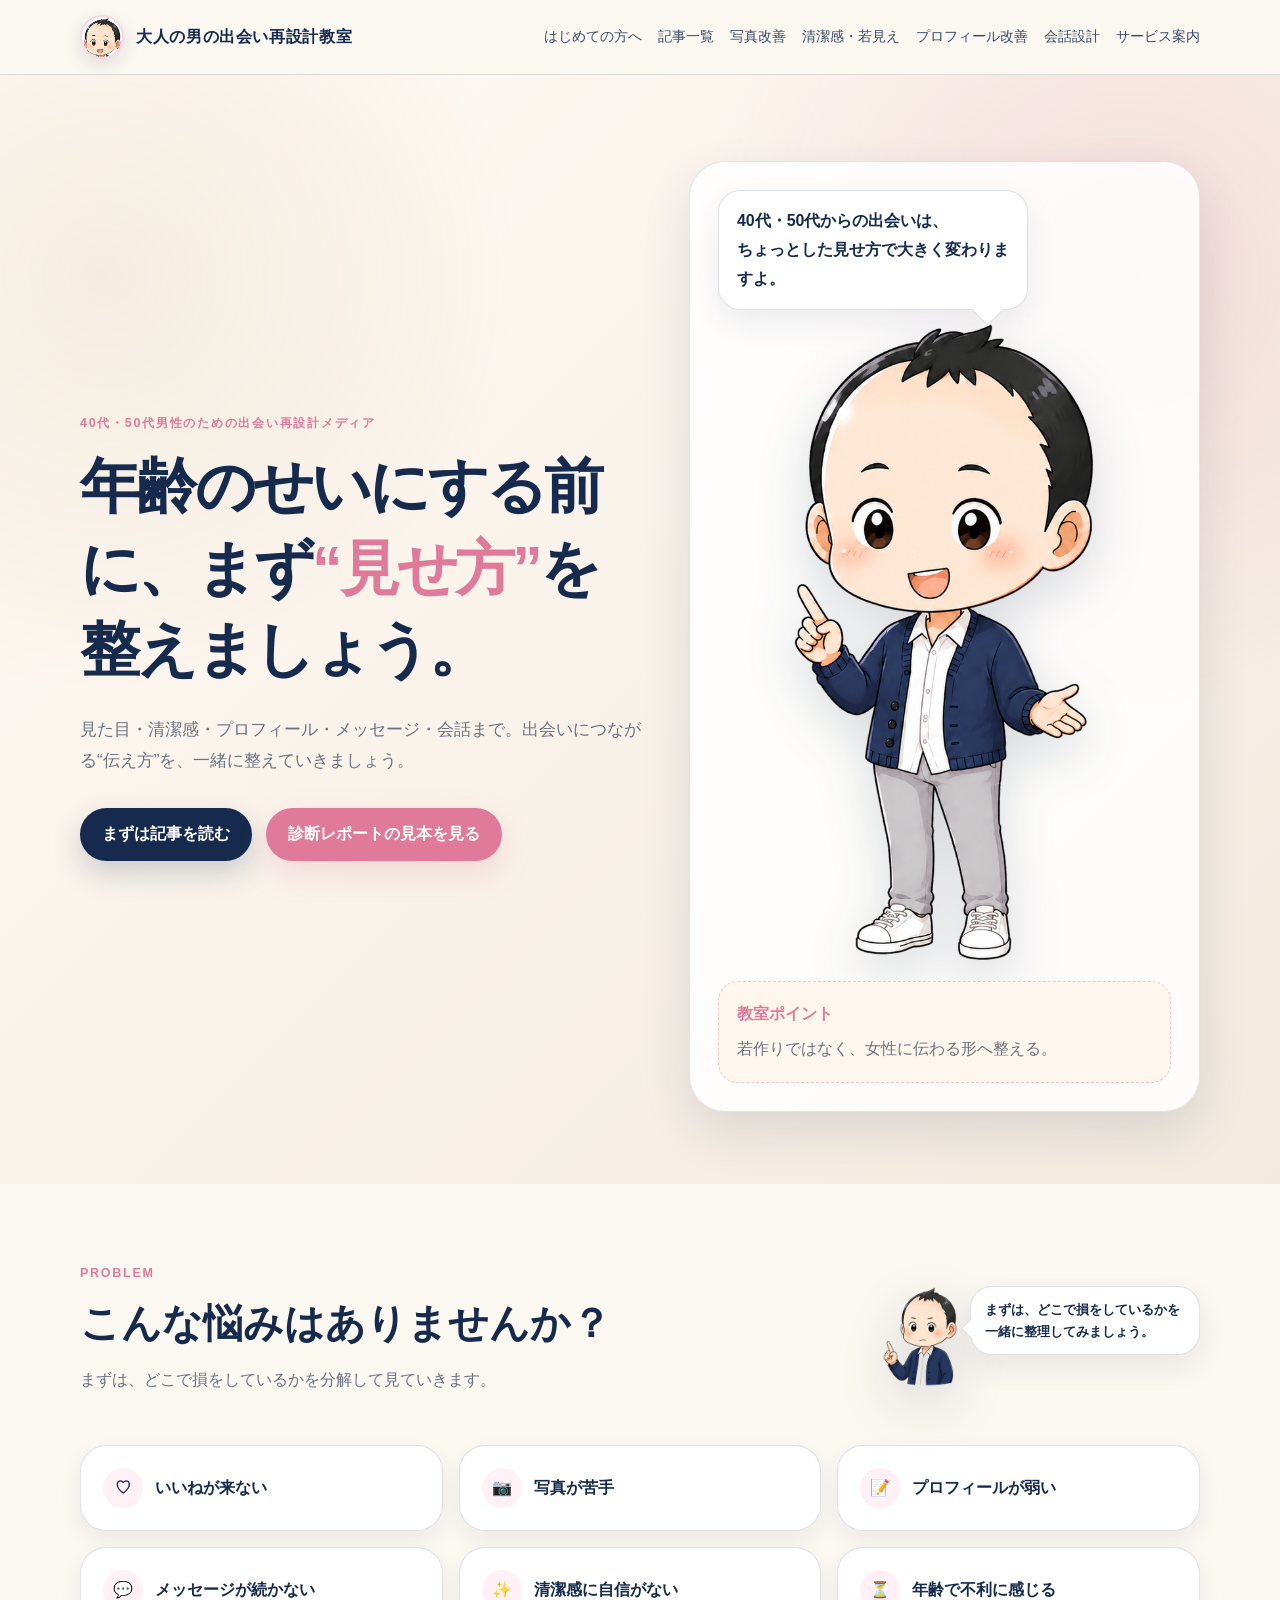
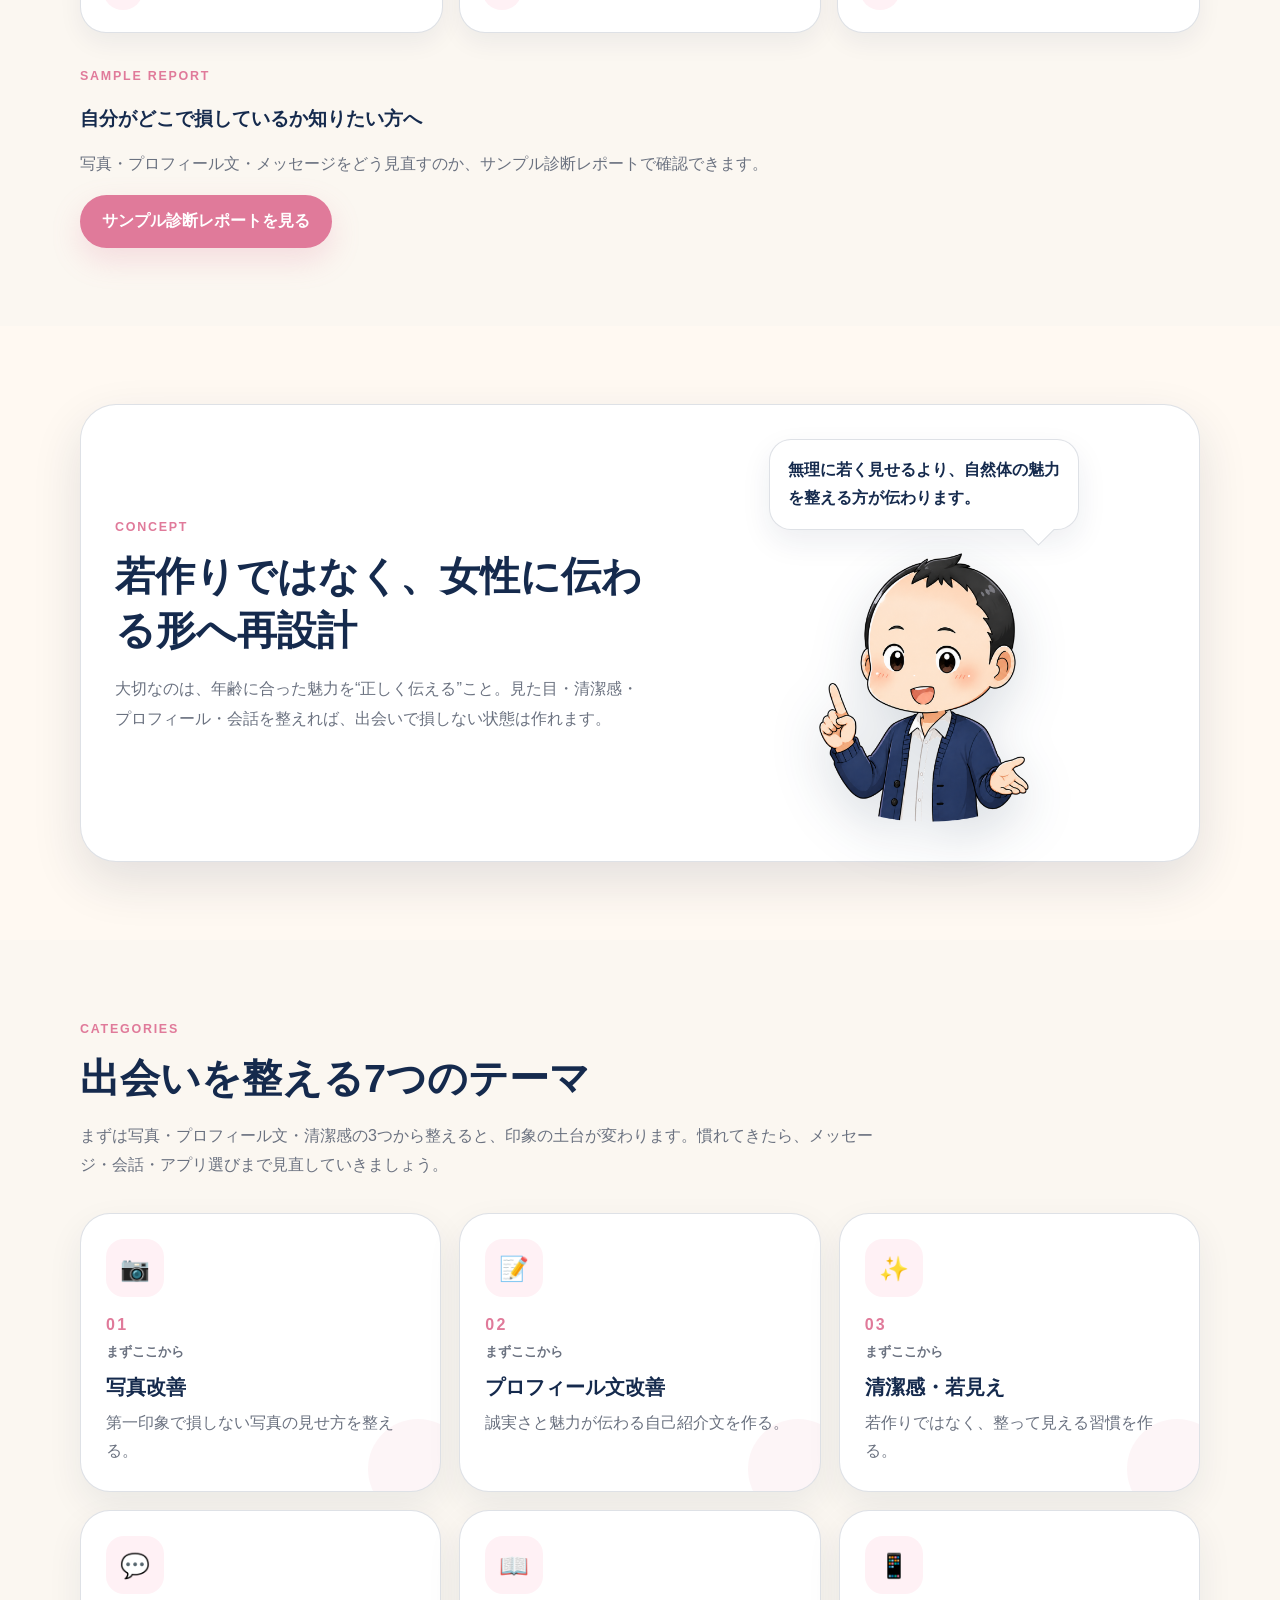
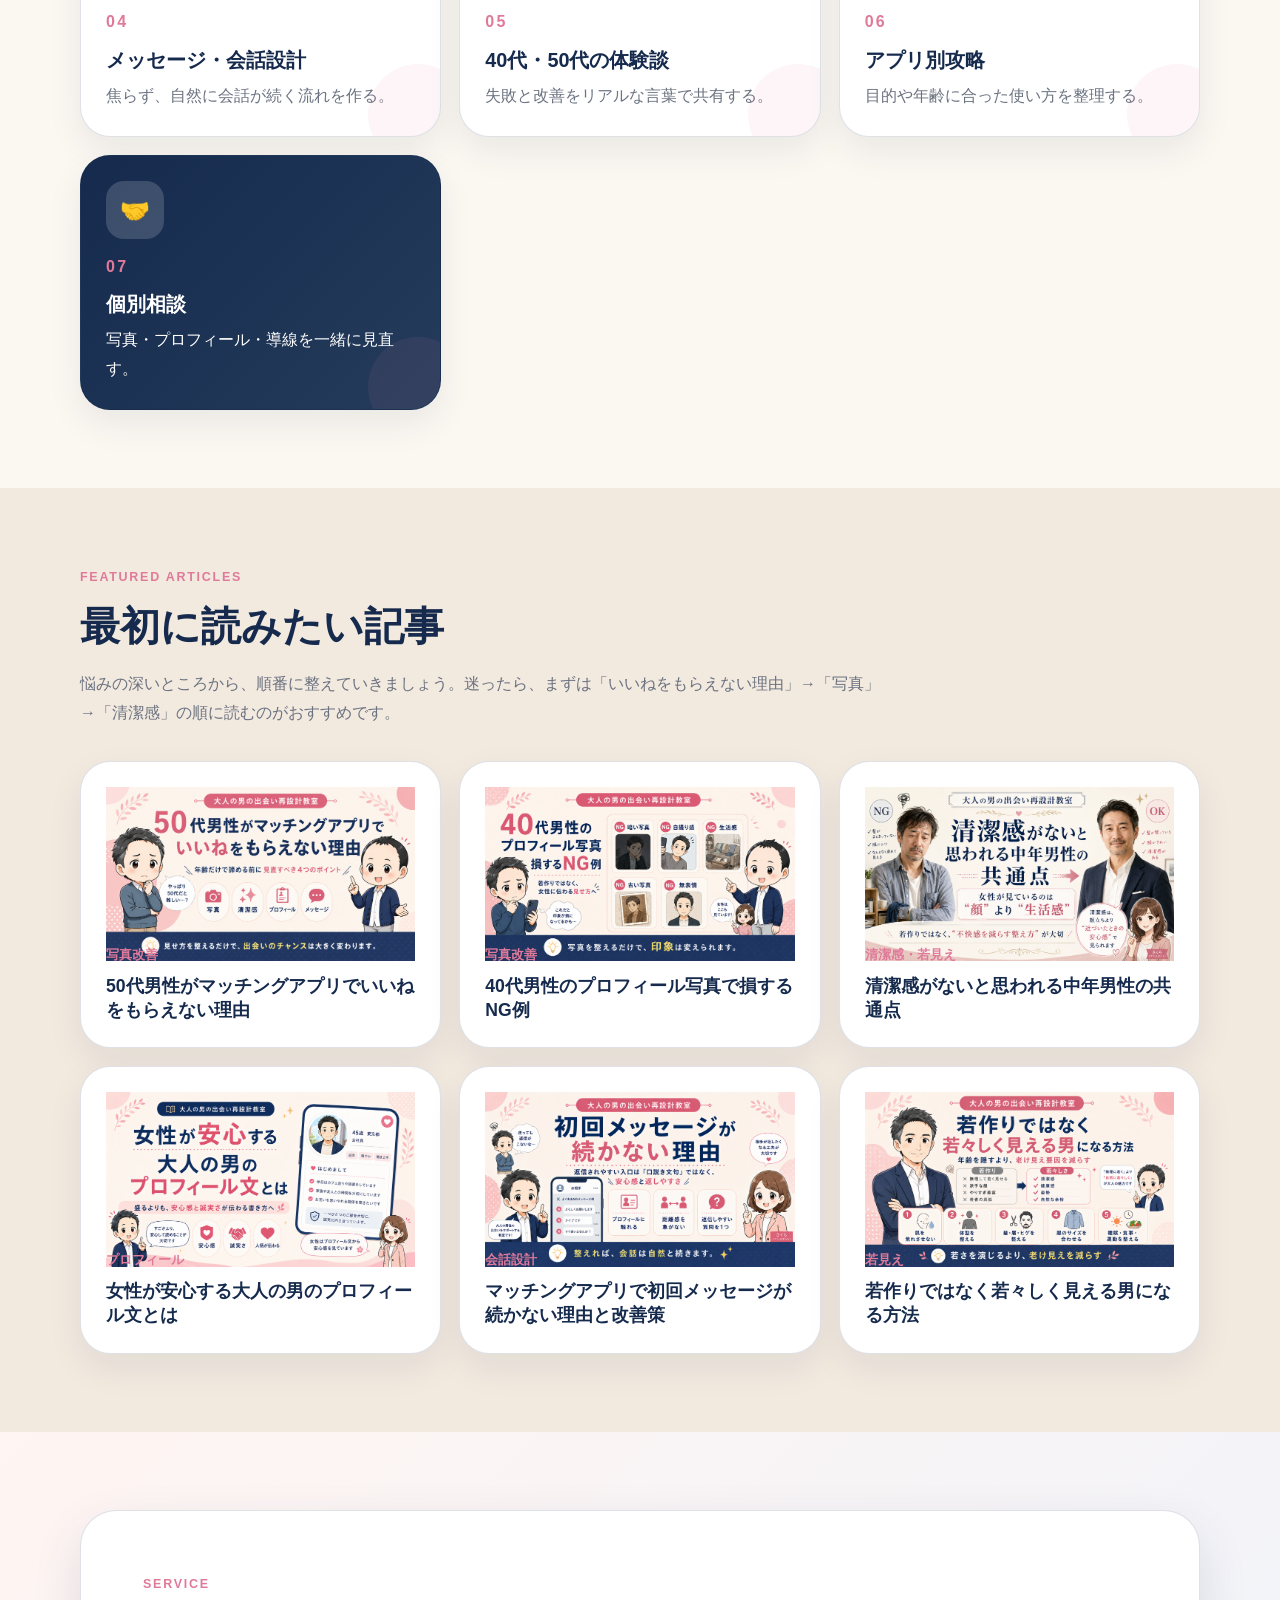
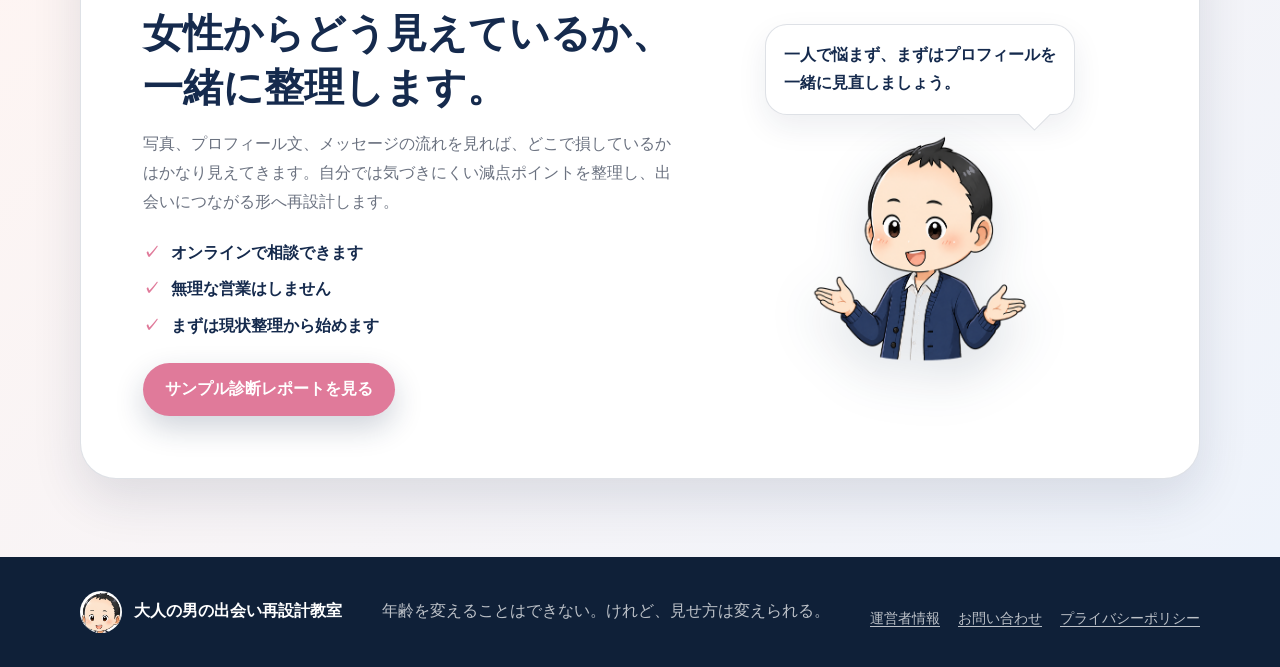
==== commit da78638c: "Clarify bottom service CTA" ====
--- a/index.html
+++ b/index.html
@@ -144,7 +144,7 @@
             <li>無理な営業はしません</li>
             <li>まずは現状整理から始めます</li>
           </ul>
-          <a class="btn btn-primary" href="service.html">相談してみる</a>
+          <a class="btn btn-primary" href="sample-report.html">サンプル診断レポートを見る</a>
         </div>
         <div class="service-guide">
           <div class="speech-bubble">一人で悩まず、まずはプロフィールを一緒に見直しましょう。</div>
